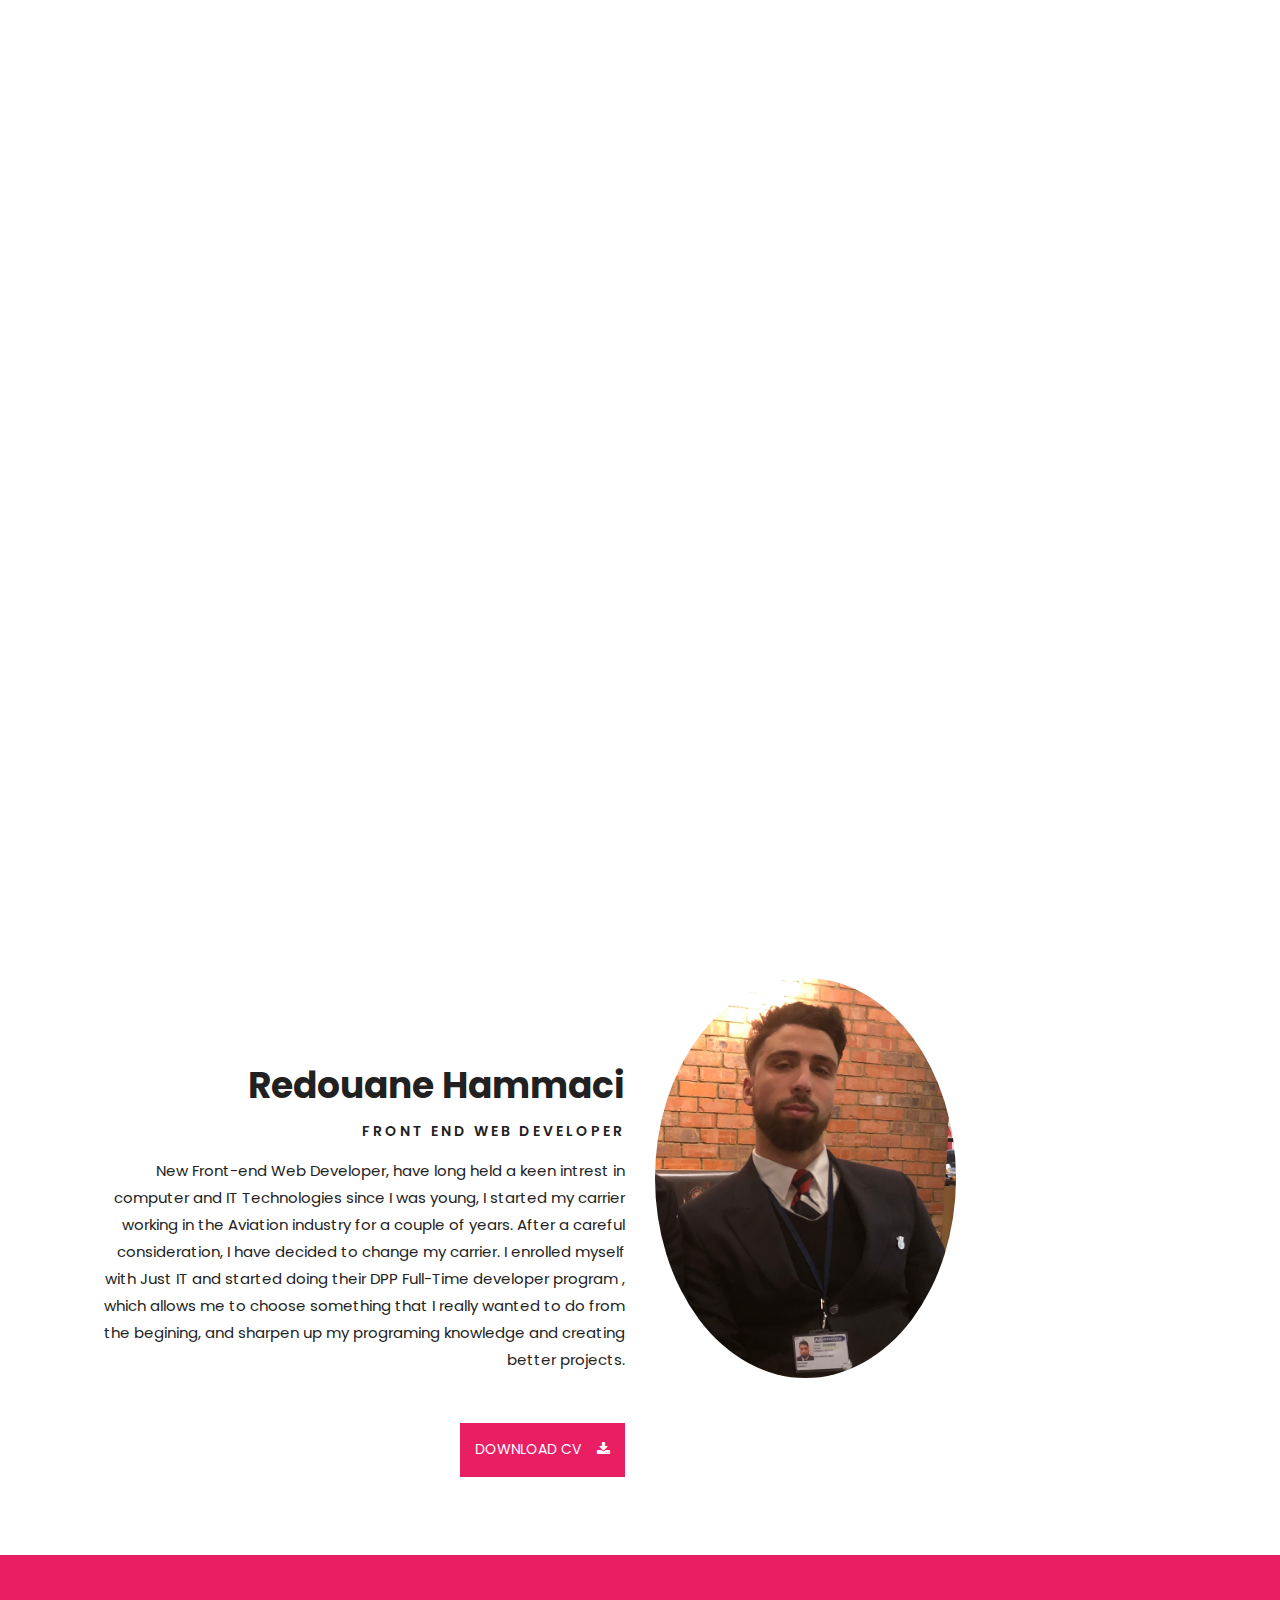
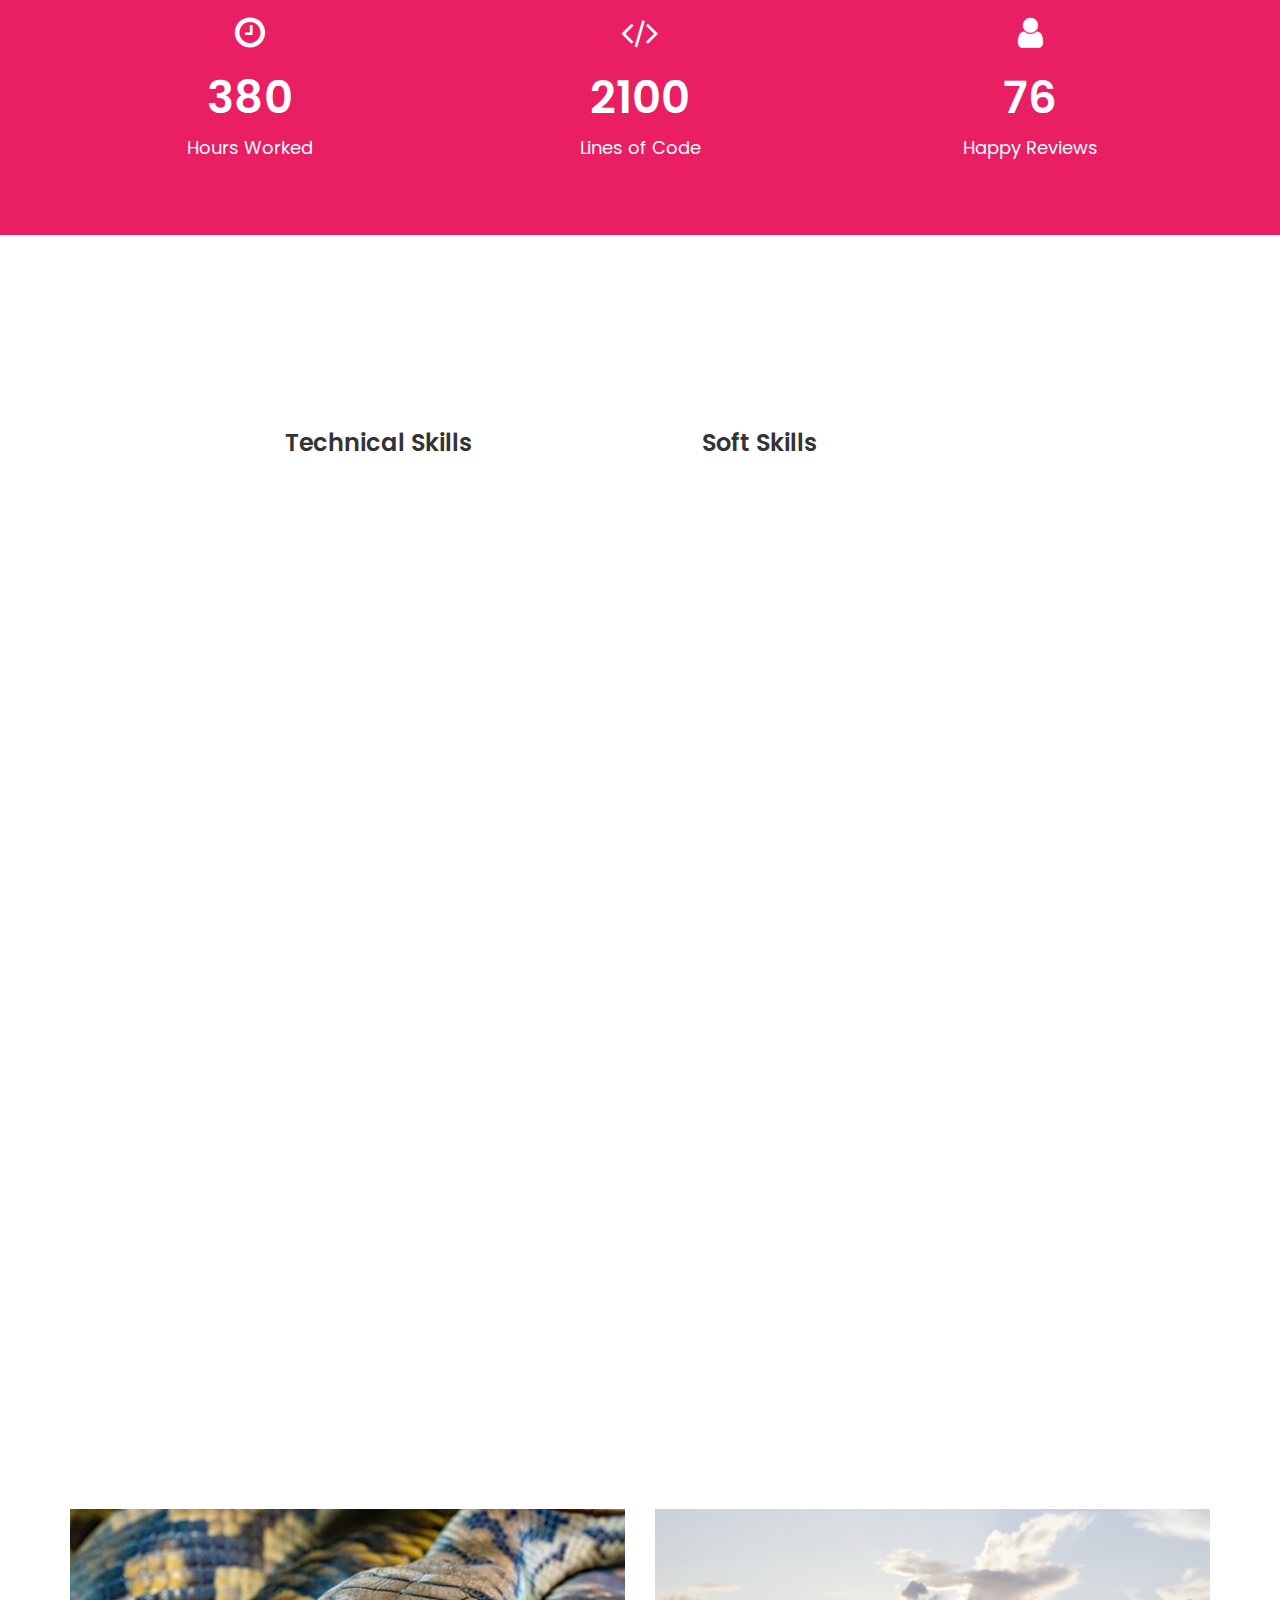
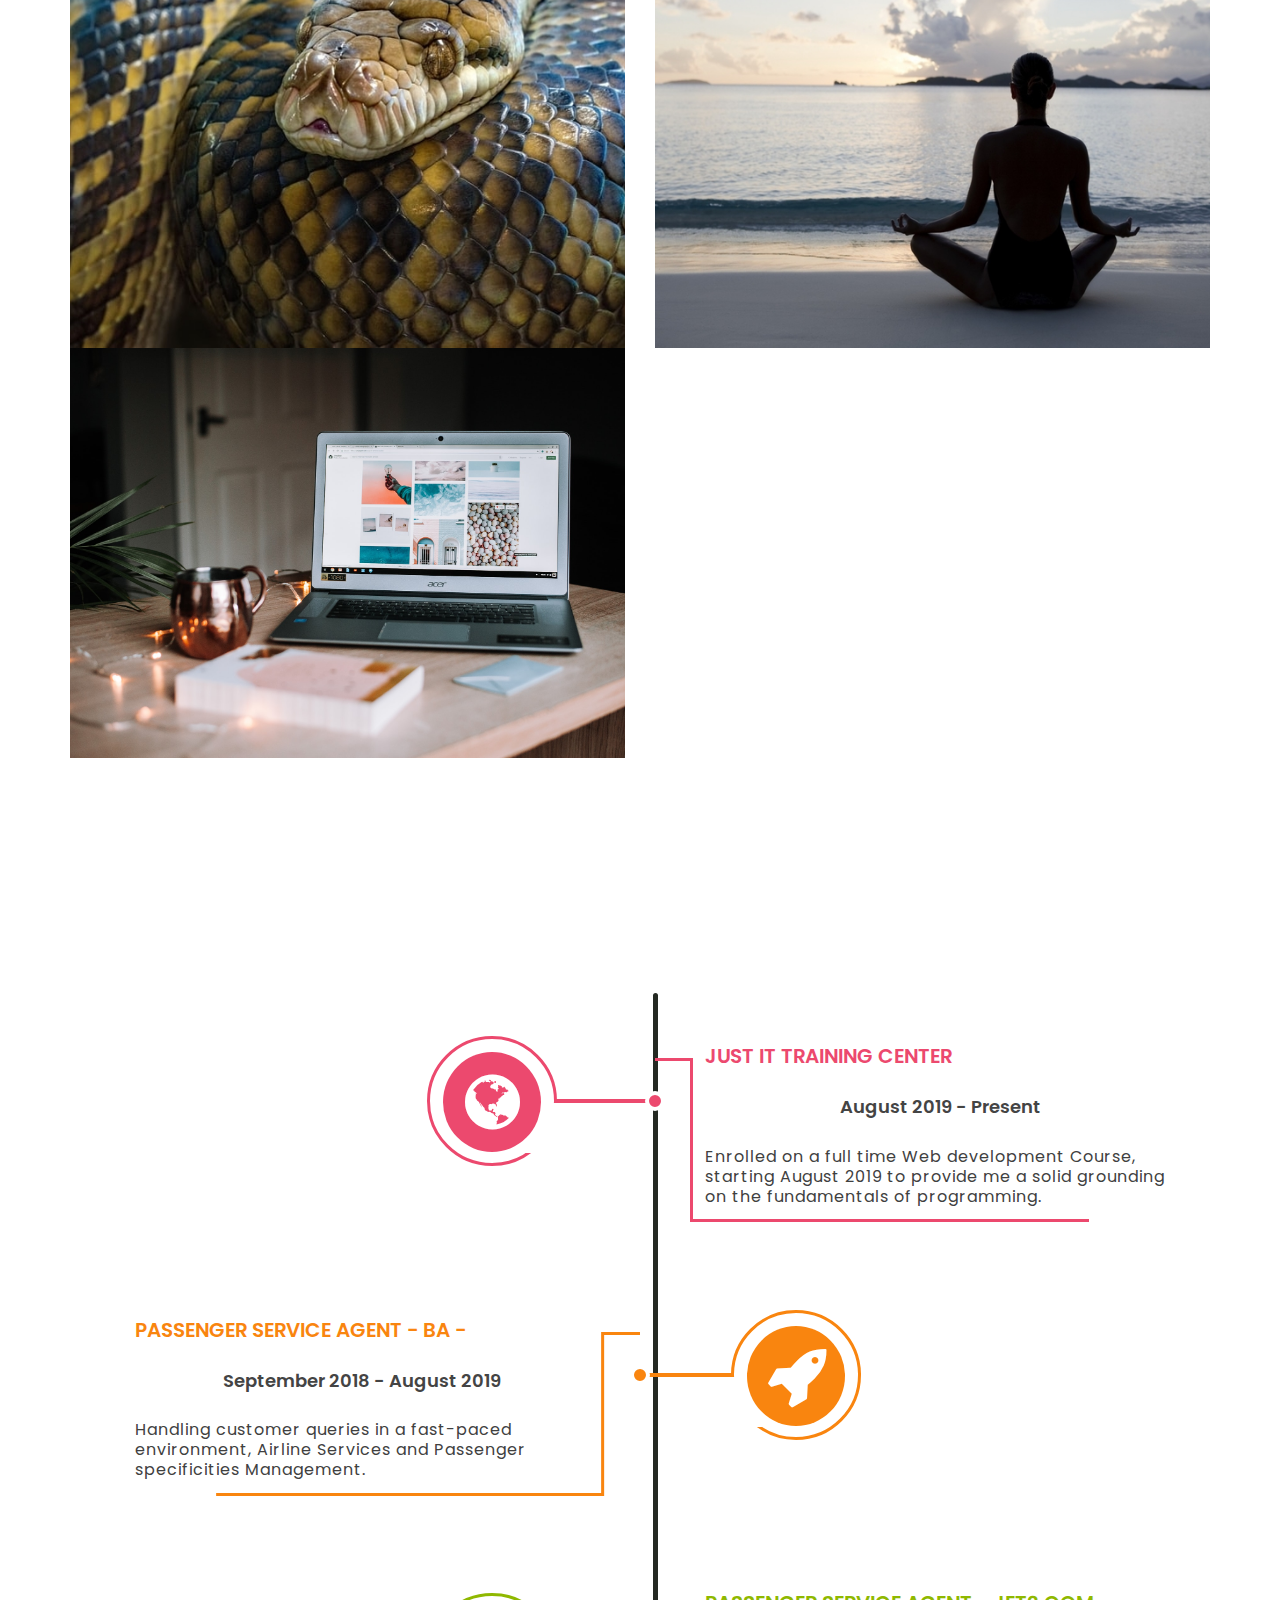
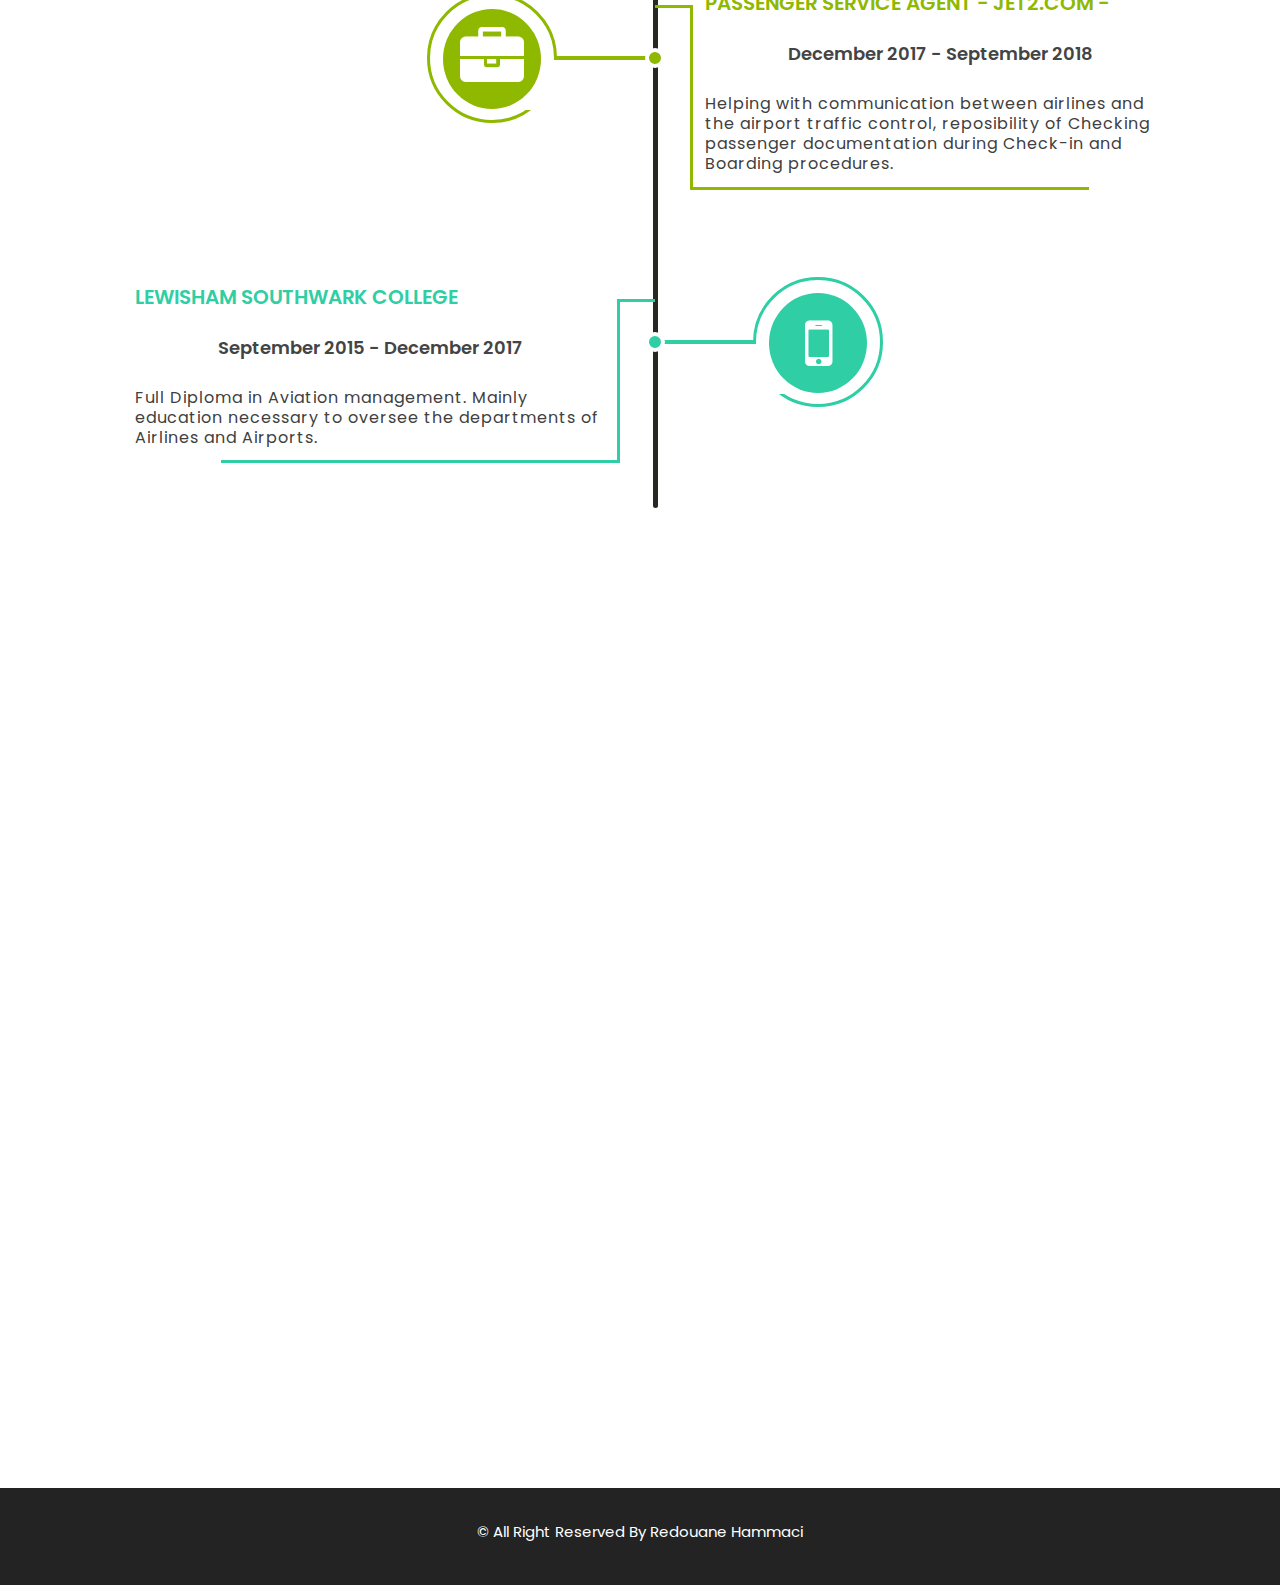
==== index.html @ 5e980939 "Add files via upload" ====
<!doctype html>
<html lang="en">

<head>
    <!--meta tags-->
    <meta charset="UTF-8">
    <meta name="viewport" content="width=device-width, initial-scale=1">


    <title>REDHAM</title>

    <!--==========Favicon==========-->


    <link rel="manifest" href="favicon/manifest.json">
    <meta name="msapplication-TileColor" content="#ffffff">
    <meta name="msapplication-TileImage" content="favicon/ms-icon-144x144.png">
    <meta name="theme-color" content="#ffffff">

    <!--========== Theme Fonts ==========-->
    <link href="https://fonts.googleapis.com/css?family=Poppins:400,400i,600,700,800" rel="stylesheet">

    <!--Font Awesome css-->
    <link rel="stylesheet" href="https://cdnjs.cloudflare.com/ajax/libs/font-awesome/4.7.0/css/font-awesome.min.css">

    <!--Bootstrap css-->
    <link rel="stylesheet" href="css/bootstrap.min.css">

    <!--Animated headline css-->
    <link rel="stylesheet" href="css/jquery.animatedheadline.css">

    <!--Owl carousel css-->
    <link rel="stylesheet" href="css/owl.carousel.css">
    <link rel="stylesheet" href="css/owl.theme.default.css">

    <!--Magnific popup css-->
    <link rel="stylesheet" href="css/magnific-popup.css">

    <!--animate css-->
    <link rel="stylesheet" href="css/animate.css">

    <!--Normalizer css-->
    <link rel="stylesheet" href="css/normalize.css">

    <!--Theme css-->
    <link rel="stylesheet" href="css/style.css">

    <!--Responsive css-->
    <link rel="stylesheet" href="css/responsive.css">

    <!--timeline css-->
    <link rel="stylesheet" href="css/timeline.css">
</head>

<body>

    <!--preloader starts-->


    <div class="loader_bg">
        <div class="loader"></div>
    </div>


    <!--preloader ends-->

    <!--navigation area starts-->

    <header class="nav-area navbar-fixed-top">
        <div class="container">
            <div class="row">
                <!--main menu starts-->

                <div class="col-md-12">
                    <div class="main-menu">
                        <div class="navbar navbar-cus">
                            <div class="navbar-header">
                                <a href="index.html" class="navbar-brand"><span class="logo">redham</span></a>
                                <button type="button" class="navbar-toggle" data-toggle="collapse" data-target=".navbar-collapse">
                                    <span class="sr-only">Toggle navigation</span>
                                    <span class="icon-bar"></span>
                                    <span class="icon-bar"></span>
                                    <span class="icon-bar"></span>
                                </button>
                            </div>

                            <div class="navbar-collapse collapse">
                                <nav>
                                    <ul class="nav navbar-nav navbar-right">
                                        <li class="active"><a class="smooth-menu" href="#home">Home</a></li>
                                        <li><a class="smooth-menu" href="#about">About</a></li>
                                        <li><a class="smooth-menu" href="#skills">Skills</a></li>
                                        <li><a class="smooth-menu" href="#portfolio">Portfolio</a></li>
                                        <li><a class="smooth-menu" href="#experience">Experience</a></li>
                                        <li><a class="smooth-menu" href="#contact">Contact</a></li>
                                    </ul>
                                </nav>
                            </div>
                        </div>
                    </div>
                </div>

                <!--main menu ends-->
            </div>
        </div>
    </header>

    <!--navigation area ends-->

    <!--Banner area starts-->

    <div class="banner-area" id="home">
        <div class="banner-table">
            <div class="banner-table-cell">
                <div class="welcome-text">
                    <div class="container">
                        <div class="row">
                            <div class="col-md-12">
                                <section class="intro animate-scale">

                                    <h3>Welcome to My Website</h3>

                                    <h1 class="ah-headline">

                                        <span class="ah-words-wrapper">
                                            <b class="is-visible">Redouane Hammaci</b>

                                            <b>Web Developer</b>

                                        </span>
                                    </h1>

                                    <a href="#contact" class="banner-btn">Contact me</a>


                                </section>

                                <div class="clearfix"></div>

                                <a class="mouse-scroll hidden-xs" href="#about">
                                    <span class="mouse">
                                        <span class="mouse-movement"></span>
                                    </span>
                                </a>
                            </div>
                        </div>
                    </div>
                </div>
            </div>
        </div>
    </div>

    <!--Banner area ends-->

    <!--about area starts-->

    <div class="about-area section-padding" id="about">
        <div class="container">

            <div class="row justify-content-center">
                <div class="col-md-6 col-xs-12 col-sm-6 col-lg-6">
                    <div class="about-text-left">
                        <h2>Redouane Hammaci</h2>

                        <h3>Front End Web Developer</h3>

                        <p> New Front-end Web Developer, have long held a keen intrest in computer and IT Technologies since I was young, I started my carrier working in the Aviation industry for a couple of years. After a careful consideration, I have decided to change my carrier. I enrolled myself with Just IT and started doing their DPP Full-Time developer program , which allows me to choose something that I really wanted to do from the begining, and sharpen up my programing knowledge and creating better projects.</p>
                        <a href="CV/redouane-cv.doc" download>Download CV &nbsp; &nbsp;<i class="fa fa-download"></i></a>
                    </div>
                </div>

                <div class="col-md-6 col-xs-12 col-sm-6 col-lg-6">

                    <div class="about-image">
                        <img src="images/about/IMG_square.jpg" class="img-about" alt="about image">
                    </div>

                </div>

                <!--
                <div class="col-md-4 col-xs-12 col-sm-12 col-lg-4">
                    <div class="about-text-right">


                    </div>

                </div>
-->
            </div>

        </div>
    </div>


    <!--about area ends-->

    <!--Services Area Starts-->



    <!--Services Area Ends-->

    <!--number area starts-->

    <div class="number-area section-padding">
        <div class="container">
            <div class="row">
                <div class="col-md-4 col-xs-4">
                    <div class="single-number text-center">
                        <i class="fa fa-clock-o"></i>
                        <h2 class="counter">380</h2>
                        <!--edit-->
                        <p>Hours Worked</p>
                    </div>
                </div>
                <div class="col-md-4 col-xs-4">
                    <div class="single-number text-center">
                        <i class="fa fa-code"></i>
                        <h2 class="counter">2100</h2>
                        <!--edit-->
                        <p>Lines of Code</p>
                    </div>
                </div>
                <div class="col-md-4 col-xs-4">
                    <div class="single-number text-center">
                        <i class="fa fa-user"></i>
                        <h2 class="counter">76</h2>
                        <!--edit-->
                        <p>Happy Reviews</p>
                    </div>
                </div>
                <!--
                <div class="col-md-3 col-xs-6">
                    <div class="single-number text-center">
                        <i class="fa fa-trophy"></i>
                        <h2 class="counter">43</h2>
                       
                        <p>Awards Won</p>
                    </div>
                </div>
-->
            </div>
        </div>
    </div>

    <!--number area ends-->

    <!--skills area starts-->

    <div id="skills" class="skills-area section-padding">


        <div class="row">
            <div class="col-md-12">
                <div class="section-header wow fadeInDown" data-wow-delay="0.2s">
                    <p class="line-one"></p>
                    <h2>Skills</h2>
                    <p class="line-one"></p>
                </div>
            </div>
        </div>
        <div class="row-skills-and-languages">
        <section id="skills-sec">
        <aside id = "languages">
            <h3 class="sec-heads">Technical Skills</h3>
            <ul class="skill-list">
                <li class="wow slideInLeft skill-items"><img class = "skills-logo" src="images/skills/html5.png">HTML5 : Confident</li>
                <li class="wow slideInLeft skill-items"><img class = "skills-logo" src="images/skills/css.png">CSS3 : Confident</li>
                <li class="wow slideInLeft skill-items"><img class = "skills-logo" src="images/skills/javascript.png">Javascript : Confident</li>
                <li class="wow slideInLeft skill-items"><img class = "skills-logo" src="images/skills/react.png">React : Beginner</li>
                <li class="wow slideInLeft skill-items"><img class = "skills-logo" src="images/skills/asp-net.png">ASP.Net : Intermediate</li>
                <li class="wow slideInLeft skill-items"><img class = "skills-logo" src="images/skills/CSharp.png">C# : Intermediate</li>
            </ul>
        </aside>
        
        <aside id = "soft-skills">
            <h3 class="sec-heads">Soft Skills</h3>
            <ul class=" skill-list">
                <li class="wow slideInRight skill-items"><img class = "skills-logo" src="images/skills/communication.png">Communication</li>
                <li class="wow slideInRight skill-items"><img class = "skills-logo" src="images/skills/teamwork.png">Teamwork</li>
                <li class="wow slideInRight skill-items"><img class = "skills-logo" src="images/skills/ponctual.png">Punctual</li>
                <li class="wow slideInRight skill-items"><img class = "skills-logo" src="images/skills/professionalism.png">Professionalism</li>
                <li class="wow slideInRight skill-items"><img class = "skills-logo" src="images/skills/Motivation.png">Motivated</li>
                <li class="wow slideInRight skill-items"><img class = "skills-logo" src="images/skills/Hardworking.png">Hardworking    </li>
            </ul>
        </aside>
        </section>
        </div>
    </div>
   

    

    <!--skills area ends-->
    <!--Portfolio Area Starts-->

    <div id="portfolio" class="portfolio-area section-padding">
        <div class="container">
            <div class="row">
                <div class="col-md-12">
                    <div class="section-header wow fadeInDown" data-wow-delay="0.2s">
                        <p class="line-one"></p>
                        <h2>My Works</h2>
                        <p class="line-one"></p>
                    </div>
                </div>
            </div>
            <div class="row">

                <div class="portfolio-items">

                    <div class="col-md-6 col-s-6 col-xs-12">
                        <div id="inline-popups" class="port-box">
                            <a href="#test-popup" data-effect="mfp-zoom-out">
                                <div class="hovereffect">

                                    <img src="images/portfolio/snake2.jpg" alt="portfolio image" class="img-responsive">
                                    <!--edit image-->
                                    <div class="overlay">
                                        <h2>Snake Game</h2>
                                        <!--your project name-->
                                        <p>The classic snake game that a lot of us were addicted to playing on our cellphones.</p>
                                    </div>

                                </div>
                            </a>
                        </div>
                        <div id="test-popup" class="white-popup mfp-with-anim mfp-hide">
                            <div class="row">
                                <div class="col-md-7 col-xs-12">
                                    <div class="por-img">
                                        <img src="images/portfolio/snake2.jpg" alt="portfolio image" class="img-responsive">
                                        <!--edit image-->
                                    </div>
                                </div>
                                <div class="col-md-5 col-xs-12">
                                    <div class="por-text">
                                        <h2>Snake Game</h2>
                                        <!--your project title-->
                                        <p>Simple and easy game to understand, The project started as a hobby project to explore Javascript skills. <br><a href="snake-game/index.html" target="_blank"> <button class="btn btn-send snake" value="">Play Game</button></a> </p>
                                        <div class="por-text-details">
                                            <div class="row">
                                                <div class="col-xs-4">

                                                </div>
                                                <div class="col-xs-offset-1 col-xs-7">

                                                </div>
                                            </div>
                                        </div>
                                    </div>
                                </div>
                            </div>
                        </div>

                    </div>

                    <div class="col-md-6 col-sm-6 col-xs-12">

                        <div id="inline-popups-2">
                            <a href="#test-popup-2" data-effect="mfp-zoom-out">
                                <div class="hovereffect">

                                    <img src="images/portfolio/meditation.jpg" alt="portfolio image" class="img-responsive">
                                    <!--edit image-->
                                    <div class="overlay">
                                        <h2>Meditation </h2>
                                        <!--your project name-->
                                        <p>nature sounds performed to aid in the practice of meditation. </p>
                                    </div>

                                </div>
                            </a>
                        </div>
                        <div id="test-popup-2" class="white-popup mfp-with-anim mfp-hide">
                            <div class="row">

                                <div class="col-md-7">
                                    <div class="por-img">
                                        <img src="images/portfolio/meditation.jpg" alt="portfolio image" class="img-responsive">
                                        <!--edit image-->
                                    </div>
                                </div>
                                <div class="col-md-5">
                                    <div class="por-text">
                                        <h2>Meditation</h2>
                                        <!--your project title-->
                                        <p>Another javascript project that allows me to practice more my Javascript skills,and how to use mixture of images and videos that work together in a certain logic.<br> <a href="meditation/meditation-app-master/index.html" target="_blank"> <button class="btn btn-send meditation" value="">Start Meditating</button></a></p>
                                        <div class="por-text-details">
                                            <div class="row">


                                            </div>
                                        </div>
                                    </div>
                                </div>

                            </div>
                        </div>

                    </div>
                    
                    <div class="col-md-6 col-sm-6 col-xs-12">
                        <div id="inline-popups" class="port-box">
                            <a href="#test-popup-3" data-effect="mfp-zoom-out">
                                <div class="hovereffect">

                                    <img src="images/portfolio/e-commerce.jpg" alt="portfolio image" class="img-responsive">
                                    <!--edit image-->
                                    <div class="overlay">
                                        <h2>The Good Corner</h2>
                                        <!--your project name-->
                                        <p>electronic commerce which allows consumers to directly buy goods or services.</p>
                                    </div>

                                </div>
                            </a>
                        </div>
                        <div id="test-popup-3" class="white-popup mfp-with-anim mfp-hide">
                            <div class="row">
                                <div class="col-md-5 col-xs-12">
                                    <div class="por-img">
                                        <img src="images/portfolio/e-commerce.jpg" alt="portfolio image" class="img-responsive">
                                        <!--edit image-->
                                    </div>
                                </div>
                                <div class="col-md-7 col-xs-12">
                                    <div class="por-text">
                                        <h2>The Good Corner</h2>
                                        <!--your project title-->
                                        <p>An Online Shopping Website built mainly to improve my Front-end skills, and how to handle images and data from different place.<br><a href="shop-store/index.html"> <button class="btn btn-send shop" value="">Shop Now</button></a> </p>
                                        <div class="por-text-details">
                                            <div class="row">
                                                <div class="col-xs-4">

                                                </div>
                                                <div class="col-xs-offset-1 col-xs-7">

                                                </div>
                                            </div>
                                        </div>
                                    </div>
                                </div>
                            </div>
                        </div>

                    </div>
                    
                    <!--end portfolio grid -->

                </div>


            </div>
        </div>
    </div>

    <!--Portfolio Area Ends-->

    <!--Experience Section Starts-->
    <div class="experience-area section-padding" id="experience">
        <div class="container">
            <div class="row">
                <div class="col-md-12">
                    <div class="section-header wow fadeInDown" data-wow-delay="0.2s">
                        <p class="line-one"></p>
                        <h2>Experience</h2>
                        <p class="line-one"></p>
                    </div>
                </div>
            </div>
            <div class="container">
                <div class="row">
                    <div class="col-md-12">
                        <div class="main-timeline">
                            <a href="#" class="timeline">
                                <div class="timeline-icon"><i class="fa fa-globe"></i></div>
                                <div class="timeline-content">
                                    <h3 class="title">Just IT Training Center</h3>
                                    <h4>August 2019 - Present</h4>
                                    <p class="description">
                                        Enrolled on a full time Web development Course, starting August 2019 to provide me a solid grounding on the fundamentals of programming.
                                    </p>
                                </div>
                            </a>
                            <a href="#" class="timeline">
                                <div class="timeline-icon"><i class="fa fa-rocket"></i></div>
                                <div class="timeline-content">
                                    <h3 class="title">Passenger Service Agent - BA - </h3>
                                    <h4>September 2018 - August 2019</h4>

                                    <p class="description">
                                        Handling customer queries in a fast-paced environment, Airline Services and Passenger specificities Management.
                                    </p>
                                </div>
                            </a>
                            <a href="#" class="timeline">
                                <div class="timeline-icon"><i class="fa fa-briefcase"></i></div>
                                <div class="timeline-content">
                                    <h3 class="title">Passenger Service Agent - Jet2.com -</h3>
                                    <h4> December 2017 - September 2018</h4>

                                    <p class="description">
                                        Helping with communication between airlines and the airport traffic control, reposibility of Checking passenger documentation during Check-in and Boarding procedures.
                                    </p>
                                </div>
                            </a>
                            <a href="#" class="timeline">
                                <div class="timeline-icon"><i class="fa fa-mobile"></i></div>
                                <div class="timeline-content">
                                    <h3 class="title">Lewisham Southwark College</h3>
                                    <h4>September 2015 - December 2017</h4>

                                    <p class="description">
                                        Full Diploma in Aviation management. Mainly education necessary to oversee the departments of Airlines and Airports.
                                    </p>
                                </div>
                            </a>
                        </div>
                    </div>
                </div>
            </div>
        </div>


    </div>

    <!--Experience Section Ends-->

    <!--contact area starts-->

    <div class="contact-area section-padding" id="contact">
        <div class="container">
            <div class="row">
                <div class="col-md-12">
                    <div class="section-header wow fadeInDown" data-wow-delay="0.2s">
                        <p class="line-one"></p>
                        <h2>Contact</h2>
                        <p class="line-one"></p>
                    </div>
                </div>
            </div>

            <div class="row">
                <div class="col-md-3 col-sm-6">
                    <div class="single-contact text-center wow fadeInDown" data-wow-delay="0.2s">
                        <i class="fa fa-home"></i>
                        <h2>Location</h2>
                        <p>Lewisham, London, UK</p>
                        <!--edit here-->
                    </div>
                </div>
                <div class="col-md-3 col-sm-6">
                    <div class="single-contact text-center wow fadeInDown" data-wow-delay="0.4s">
                        <i class="fa fa-phone"></i>
                        <h2>Phone: </h2>
                        <p>(+44)74 292 374 31</p>
                        <!--edit here-->
                    </div>
                </div>
                <div class="col-md-3 col-sm-6">
                    <div class="single-contact text-center wow fadeInDown" data-wow-delay="0.6s">
                        <i class="fa fa-envelope-o"></i>
                        <h2>Email</h2>
                        <p>hammaciredouane@gmail.com</p>
                        <!--edit here-->
                    </div>
                </div>
                <div class="col-md-3 col-sm-6">
                    <div class="single-contact text-center wow fadeInDown" data-wow-delay="0.8s">
                        <i class="fa fa-gg"></i>
                        <h2>Social Media: </h2>
                        <div class="socials">
                            <a href="https://www.facebook.com/redham.crb" target="_blank"><i class="fa fa-facebook"></i></a>
                            <!--your facebook profile link here-->
                            <a href="https://www.https://www.instagram.com/monta_na02/" target="_blank"><i class="fa fa-instagram"></i></a>
                            <!--your linkedin profile link here-->
                            <a href="https://github.com/redouanehammaci" target="_blank"><i class="fa fa-github"></i></a>
                            <!--your twitter profile link here-->

                        </div>
                    </div>
                </div>
            </div>

            <div class="row">

                <div class="col-md-10 col-md-offset-1">
                    <form id="contact-form" method="post" action="contact.php" class="wow fadeInDown" data-wow-delay="1s">

                        <div class="messages"></div>
                        <!--you can change the message in contact.php file -->

                        <div class="controls">

                            <div class="row">
                                <div class="col-md-6">
                                    <div class="form-group">
                                        <input id="form_name" type="text" name="name" class="form-control" placeholder="Enter your full name *" required="required" data-error="Fullname is required.">
                                        <div class="help-block with-errors"></div>
                                    </div>
                                </div>
                                <div class="col-md-6">
                                    <div class="form-group">
                                        <input id="form_email" type="email" name="email" class="form-control" placeholder="Enter your email *" required="required" data-error="Valid email is required.">
                                        <div class="help-block with-errors"></div>
                                    </div>
                                </div>
                            </div>
                            <div class="row">
                                <div class="col-md-12">
                                    <div class="form-group">
                                        <textarea id="form_message" name="message" class="form-control" placeholder="Your Message *" rows="4" required="required" data-error="Leave a message for me"></textarea>
                                        <div class="help-block with-errors"></div>
                                    </div>
                                </div>
                                <div class="col-md-12">
                                    <button class="btn btn-send" value="">Send message</button>
                                </div>
                            </div>
                        </div>

                    </form>
                </div>

            </div>
        </div>
    </div>

    <!--contact area ends-->


    <!--Footer Area Starts-->

    <div class="footer-area">
        <div class="container">
            <div class="row">
                <div class="col-xs-12 col-sm-12 col-md-12 col-lg-12 text-center">
                    <p>&copy; All Right Reserved By Redouane Hammaci</p>
                    <!--edit here-->
                </div>
            </div>
        </div>
    </div>

    <!--Footer Area Ends-->





    <!--Latest version JQuery-->
    <script src="js/jquery-3.2.1.min.js"></script>

    <!--Bootstrap js-->
    <script src="js/bootstrap.min.js"></script>

    <!--Magnific popup js-->
    <script src="js/jquery.magnific-popup.js"></script>

    <!--Owl Carousel js-->
    <script src="js/owl.carousel.js"></script>

    <!--wow js-->
    <script src="js/wow.min.js"></script>

    <!--Animated headline js-->
    <script src="js/jquery.animatedheadline.js"></script>


    <script src="js/custom.js"></script>

    <!--Validator js-->
    <script src="js/jquery.waypoints.js"></script>

    <!--counter up js-->
    <script src="js/jquery.counterup.min.js"></script>

    <!--Validator js-->
    <script src="js/validator.js"></script>

    <!--Contact js-->
    <script src="js/contact.js"></script>

    <!--Main js-->
    <script src="js/main.js"></script>

    <script>

    </script>

</body>

</html>
---- css/style.css ----
/* =================================================


/*Table of Content


    1. Default css
    2. Preloader css
    3. Mouse Animation css
    4. Nav Area css
    5. Banner Area css
    6. About Area css
    7. Services Area css
    8. Number Area css
    9. Portfolio Area css
    10. Testimonial Area css
    11. Contact Area css
    12. Brand Area css
    13. Footer Area css


*/

/*--- 1. Default css starts ---*/

html,body{
    height: 100%;
    scroll-behavior: smooth;
}

body{
    font-family: 'Poppins', sans-serif;
    width: 100%;
    height: 100%;
    font-size: 15px;
    line-height: 1.7;
    color: #333333;
    font-weight: 400;
}

h1,
h2,
h3,
h4,
h5,
h6{
    color: #333333;
    font-weight: 600;
}

p {
    letter-spacing: 0;
    line-height:1.8;
}

a{
    text-decoration: none;
    -webkit-transition: all 0.4s;
    -o-transition: all 0.4s;
    transition: all 0.4s;
}

a:focus{
    outline:none;
    text-decoration: none;
}

ul,
    margin: 0;
    padding: 0;
}

img {
    max-width: 100%;
    display: block;
    height: auto;
   
}
.img-about{
    border-radius: 50%;
   height:40rem;
   
}

about-text-{
    text-align: center;
   
}
#about .row{
    padding: 18px;
}

.section-padding{
    padding: 60px 0;
}

.row-skills-and-languages{
    display: flex;
    flex-wrap: wrap;
    margin-right: -15px;
    margin-left: -15px;
}

#skills-sec{
    display: inline-block;
    width: 100%;
    margin: auto;
}
#soft-skills{
    
    float: right;
    margin-right: 300px;

}
#languages{
    float: left;
    display: block;
    margin-left: 300px;

}
.skill-items{
   padding: 1px;
}
.skills-logo{
    width: 60px;
    margin: 35px;
    
}
/*things thats been added*/
.all-skills{
 display: inline;
  width: 100%;
    margin: auto;
/*    */
}

.section-header{
    margin-bottom: 60px;
    text-align: center;
}

.section-header h2 {
    display: inline-block;
    padding: 5px;
    margin: 5px 0;
}

.line-one {
    height: 1px;
    width: 100px;
    background: #E91E63;
    display: block;
    margin: 0 auto;
    padding: 0;
}

/*---Default css ends---*/

/*-------------- 2. Preloader css starts ---------------*/

.loader_bg {
    position: fixed;
    z-index: 9999999;
    background: #fff;
    width: 100%;
    height: 100%;
}

.loader {
    border: 0 solid transparent;
    border-radius: 50%;
    width: 150px;
    height: 150px;
    position: absolute;
    top: calc(50vh - 75px);
    left: calc(50vw - 75px);
}

.loader:before, .loader:after {
    content: '';
    border: 1em solid #E91E63;
    border-radius: 50%;
    width: inherit;
    height: inherit;
    position: absolute;
    top: 0;
    left: 0;
    animation: loader 2s linear infinite;
    opacity: 0;
}

.loader:before {
    animation-delay: .5s;
}

@keyframes loader {
    0% {
        transform: scale(0);
        opacity: 0; }
    50% {
        opacity: 1; }
    100% {
        transform: scale(1);
        opacity: 0; }
}


/*-------------- Preloader css ends ---------------*/

/*--- 3. Mouse animation starts---*/

@-webkit-keyframes scroll-ani {
    0% {
        opacity: 1;
        top: 29%;
    }
    15% {
        opacity: 1;
        top: 50%;
    }
    50% {
        opacity: 0;
        top: 50%;
    }
    100% {
        opacity: 0;
        top: 29%;
    }
}

@keyframes scroll-ani {
    0% {
        opacity: 1;
        top: 29%;
    }
    15% {
        opacity: 1;
        top: 50%;
    }
    50% {
        opacity: 0;
        top: 50%;
    }
    100% {
        opacity: 0;
        top: 29%;
    }
}

.mouse-scroll {
    position: absolute;
    left:48%;
    display: inline-block;
    line-height: 18px;
    font-size: 13px;
    font-weight: normal;
    color: #ffffff;
    letter-spacing: 2px;
    margin-top: 10%;
    text-decoration: none;
    overflow: hidden;
}

.mouse-scroll .mouse {
    position: relative;
    display: block;
    width: 35px;
    height: 60px;
    margin: 0 auto 20px;
    -webkit-box-sizing: border-box;
    box-sizing: border-box;
    border: 3px solid #ffffff;
    border-radius: 23px;
}

.mouse-scroll .mouse .mouse-movement {
    position: absolute;
    display: block;
    top: 29%;
    left: 50%;
    width: 8px;
    height: 8px;
    margin: -4px 0 0 -4px;
    background: #ffffff;
    border-radius: 50%;
    -webkit-animation: scroll-ani 2s linear infinite;
    animation: scroll-ani 2s linear infinite;
}

/*---mouse animation ends---*/

/*---------- 4. Nav area css starts -------------*/

.nav-area{
    height: 65px;
}

.nav-area.sticky_navigation{
    background: #ffffff;
    height: 80px;
}

.navbar-nav {
    margin-top: 15px;
}

.sticky_navigation{
    -webkit-transition: all 0.4s ease-out;
    -o-transition: all 0.4s ease-out ;
    transition: all 0.4s ease-out ;
    -webkit-box-shadow: 0px 3px 4.6px 0.3px rgba(0,0,0,0.25);
    box-shadow: 0px 3px 4.6px 0.3px rgba(0,0,0,0.25);
}

.sticky_navigation .main-menu{
    margin-top: 0;
}

.sticky_navigation .navbar-brand, .sticky_navigation .navbar-brand span {
    color: #000000;
}

.sticky_navigation .navbar-brand:hover, .sticky_navigation .navbar-brand:focus, .sticky_navigation .navbar-brand span {
    color: #E91E63;
}

.sticky_navigation .nav li a {
    color: #333333;
}

.sticky_navigation .nav li.active a{
    color: #E91E63;
}

.sticky_navigation .nav li.active::before {
    border-top: 1px solid #E91E63;
    content: "";
    display: block;
    margin: 0 auto;
    width: 50%;
}
.sticky_navigation .nav li.active::after {
    border-bottom: 1px solid #E91E63;
    content: "";
    display: block;
    margin: 0 auto;
    width: 50%;
}

.sticky_navigation .navbar-brand:hover{
    color: #ffffff;
}

.main-menu{
    -webkit-transition: all 0.4s ease-out;
    -o-transition: all 0.4s ease-out;
    transition: all 0.4s ease-out;
    margin-top: 10px;
}

.navbar{
    border:0;
    margin-bottom: 0;
}

.navbar-brand{
    padding: 25px 0;
    text-transform: uppercase;
    font-size: 25px;
    display: block;
    color: #ffffff;
    font-weight: 800;
}

.logo {
    padding: 5px;
    font-size: 32px;
    letter-spacing: 3px;
}

.navbar-brand:focus, .navbar-brand:hover {
    text-decoration: none;
    color: #ffffff;
}

.navbar-right 
    display: inline-block;
    float: none;
}

.navbar-right li a{
    color: #ffffff;
    text-transform: uppercase;
    font-weight: 600;
}

.navbar-right li.active a{
    font-weight: bold;
    color: #ffffff;
}

.nav > li > a:hover,
.nav > li > a:active,
.nav > li > a:focus{
    background: none;
}

.navbar-toggle .icon-bar{
    background: #033D75;
}

/*---------- Nav area css ends -------------*/

/*----------- 5. Banner area css starts--------------*/


.banner-area{
    background-image: url(../images/home/landing-image.jpg); /*--edit image--*/
    background-position: center;
    background-size:cover;
    position: relative;
    height: 100%;
}

.banner-area::before {
    position: absolute;
    top: 0;
    left: 0;
    width: 100%;
    height: 100%;
    background: rgba(0,0,0,0.5);
    content: '';
}

canvas{
    position: absolute;
    width: 100%;
    height: 100%;
    top: 0;
    right: 0;
    bottom: 0;
    left: 0;
}

.banner-table{
    display: table;
    margin: 0;
    position: relative;
    height: 100%;
    width: 100%;
    z-index: 1;
}

.banner-table-cell{
    display: table-cell;
    vertical-align: middle;
    text-align: center;
}

.welcome-text .intro h2 {
    color: #fff;
    font-size: 85px;
    font-weight: 800;
    margin-bottom: 10px;
}

.intro h1 {
    color: #ffffff;
    font-size: 60px;
    font-weight: 200;
    margin: 0;
}

.ah-headline.clip .ah-words-wrapper::after {
    background-color: #fff;
}

.banner-btn {
    background: #E91E63;
    text-decoration: none;
    padding: 10px 30px;
    display: inline-block;
    margin-top: 25px;
    color: #fff;
    text-transform: uppercase;
    -webkit-border-radius:5px;
    -moz-border-radius:5px;
    border-radius:5px;
}
.banner-btn:hover, .banner-btn:focus {
    text-decoration: none;
    color: #ffffff;
}

.welcome-text h3 {
    color: #fff;
    text-transform: uppercase;
}

/*---------Banner area css ends--------------*/

/*---------- 6. About area css starts---------------*/

.about-text-left h2 {
    font-weight: 700;
    font-size: 36px;
    color: #212121;
    line-height: 1;
    text-align: right;
    margin-bottom: 5px;
}

.about-text-left h3 {
    color: #212121;
    font-size: 14px;
    text-transform: uppercase;
    letter-spacing: 3px;
    text-align: right;
    margin-bottom: 18px;
}

.about-text-left p{
    text-align: right;
    font-size: 13px;
    color: #222;
    margin-bottom: 50px;
}

.about-text-left a {
    color: #fff;
    font-size: 14px;
    text-transform: uppercase;
    background: #E91E63;
    padding: 15px;
    float: right;
    text-decoration: none;
}

.about-text-right {
    margin-top: 90px;
}

.about-text-left {
    margin-top: 90px;
}

.about-text-left p {
    text-align: right;
    font-size: 15px;
    color: #222;
    margin-bottom: 50px;
}


/*-------About area css ends--------------*/

/*---------------7. Services area Starts--------------*/

.services-area {
	background: #F3F4F3;
}

.services-icon i {
	font-size: 35px;
	color: #E91E63;
}

.single-services:hover i{
	color: #212121;
}

.services-content h3 {
	line-height: 1.9;
	text-transform: uppercase;
}

.services-icon {
	display: inline-block;
	width: 80px;
	height: 80px;
	border-radius: 50%;
	padding: 20px;
}

.single-services {
	padding: 40px 20px;
	margin: 0 15px 15px;
	position: relative;
	overflow: hidden;
}

.single-services:hover {
	-webkit-transition: ease .09s;
	-o-transition: ease .09s;
	transition: ease .09s;
}

.single-services:hover .services-icon{
	-webkit-transition: ease .3s;
	-o-transition: ease .3s;
	transition: ease .3s;
}

.single-services:hover .services-icon i {
	-webkit-transform: rotate(360deg);
	-ms-transform: rotate(360deg);
	transform: rotate(360deg);
	-webkit-transition: .9s;
	-o-transition: .9s;
	transition: .9s;
}

.single-services:hover {
	-webkit-transition: .9s;
	-o-transition: .9s;
	transition: .9s;
}

.single-services:hover .services-content {
	color: #000000;
}

.single-services:hover .services-content h3 {
	color: #E91E63;
}

/*--------------- Services area ends --------------*/

/*-------- 8. Number area starts-----------*/

.number-area {
	background: #E91E63;
	color: #fff;
}

.counter {
	font-size: 45px;
	color: #fff;
}

.single-number i {
	font-size: 35px;
}

.single-number p {
	font-size: 18px;
}

/*--------Number area ends-----------*/

/*-------------- 9. Portfolio area starts-----------*/


.por-text-details .col-xs-4 p {
	font-weight: bold;
	text-transform: uppercase;
	color: #E91E63;
}

.mfp-zoom-out .mfp-with-anim {
	opacity: 0;
	-webkit-transition: all 0.3s ease-in-out;
	-o-transition: all 0.3s ease-in-out;
	transition: all 0.3s ease-in-out;
	-webkit-transform: scale(1.3);
	-ms-transform: scale(1.3);
	transform: scale(1.3);
}
.mfp-zoom-out.mfp-bg {
	opacity: 0;
	-webkit-transition: all 0.3s ease-out;
	-o-transition: all 0.3s ease-out;
	transition: all 0.3s ease-out;
}
.mfp-zoom-out.mfp-ready .mfp-with-anim {
	opacity: 1;
	-webkit-transform: scale(1);
	-ms-transform: scale(1);
	transform: scale(1);
}
.mfp-zoom-out.mfp-ready.mfp-bg {
	opacity: 0.8;
}
.mfp-zoom-out.mfp-removing .mfp-with-anim {
	-webkit-transform: scale(1.3);
	-ms-transform: scale(1.3);
	transform: scale(1.3);
	opacity: 0;
}
.mfp-zoom-out.mfp-removing.mfp-bg {
	opacity: 0;
}
.por-text h2 {
	text-transform: uppercase;
	margin: 0;
	font-size: 22px;
	margin-bottom: 15px;
	border-bottom: 3px solid #E91E63;
	padding-bottom: 10px;
}

.white-popup {
	position: relative;
	background: #FFF;
	padding: 30px;
	width: auto;
	max-width: 60%;
	margin: 0 auto;
}

.por-text-details .col-xs-4 p {
	font-weight: bold;
	text-transform: uppercase;
}

.hovereffect {
	width: 100%;
	height: 100%;
	float: left;
	overflow: hidden;
	position: relative;
	text-align: center;
	cursor: pointer;
	background: rgba(233,30,99,0.9);
}


.hovereffect .overlay {
	width: 100%;
	height: 100%;
	position: absolute;
	overflow: hidden;
	top: 0;
	left: 0;
	padding: 3em;
	text-align: left;
}

.hovereffect img {
	display: block;
	position: relative;
	max-width: none;
	width: calc(100% + 60px);
	-webkit-transition: opacity 0.35s, -webkit-transform 0.45s;
	transition: opacity 0.35s, -webkit-transform 0.45s;
	-o-transition: opacity 0.35s, transform 0.45s;
	transition: opacity 0.35s, transform 0.45s;
	transition: opacity 0.35s, transform 0.45s, -webkit-transform 0.45s;
	-webkit-transform: translate3d(-40px,0,0);
	transform: translate3d(-40px,0,0);
}

.hovereffect h2 {
	text-transform: uppercase;
	color: tomato;
	position: relative;
	font-size: 17px;
	background-color: transparent;
	padding: 5% 0 10px 0;
	text-align: left;
	opacity: 0;
}

.hovereffect:hover h2 {
	color: #fff;
	opacity: 1;
}

.hovereffect .overlay:before {
	position: absolute;
	top: 20px;
	right: 20px;
	bottom: 20px;
	left: 20px;
	border: 1px solid #fff;
	content: '';
	opacity: 0;
	filter: alpha(opacity=0);
	-webkit-transition: opacity 0.35s, -webkit-transform 0.45s;
	transition: opacity 0.35s, -webkit-transform 0.45s;
	-o-transition: opacity 0.35s, transform 0.45s;
	transition: opacity 0.35s, transform 0.45s;
	transition: opacity 0.35s, transform 0.45s, -webkit-transform 0.45s;
	-webkit-transform: translate3d(-20px,0,0);
	transform: translate3d(-20px,0,0);
}

.hovereffect a, .hovereffect p {
	color: #FFF;
	opacity: 0;
	filter: alpha(opacity=0);
	-webkit-transition: opacity 0.35s, -webkit-transform 0.45s;
	transition: opacity 0.35s, -webkit-transform 0.45s;
	-o-transition: opacity 0.35s, transform 0.45s;
	transition: opacity 0.35s, transform 0.45s;
	transition: opacity 0.35s, transform 0.45s, -webkit-transform 0.45s;
	-webkit-transform: translate3d(-10px,0,0);
	transform: translate3d(-10px,0,0);
}

.hovereffect:hover img {
	opacity: 0.2;
	filter: alpha(opacity=20);
	-webkit-transform: translate3d(0,0,0);
	transform: translate3d(0,0,0);
}

.hovereffect:hover .overlay:before,
.hovereffect:hover a, .hovereffect:hover p {
	opacity: 1;
	filter: alpha(opacity=100);
	-webkit-transform: translate3d(0,0,0);
	transform: translate3d(0,0,0);
}

.no-pad {
	padding: 0;
}

/*--------------Portfolio area Ends-----------*/



/*-------- 10. Testimonial area starts-----------*/

.testimonial-area{
	background-image: url(../images/testimonial/testi-bg.jpeg);
	background-size:cover;
	background-position: center center;
	position: relative;
}

.testimonial-area:before{
	position: absolute;
	content: '';
	top: 0;
	left: 0;
	width: 100%;
	height: 100%;
	background: rgba(0,0,0,0.5);
}

.block-quote p {
	margin: 0;
	font-size: 20px;
	font-weight: 500;
	color: #444;
	line-height: 160%;
	font-style: italic;
}

.block-quote p:before {
	content: "\275D";
	display: inline-block;
	margin-right: 5px;
}

.block-quote p:after {
	content: "\275E";
	display: inline-block;
	margin-left: 5px;
}

.block-quote h2 {
	text-transform: uppercase;
	font-size: 25px;
	color: #E91E63;
}

.block-quote h3 {
	font-size: 16px;
}

.testi-img {
	width: 100px;
	height: 100px;
	display: inline-block;
	border-radius: 100%;
}

.testi-img img {
	overflow: hidden;
	width: 100%;
	border-radius: 100%;
}

#testimonial-carousel:before{
	content: "";
	position: absolute;
	left: 20px;
	top: 20px;
	right: 20px;
	bottom: 20px;
	border: 1px solid #CCC;
}

#testimonial-carousel {
	background: rgba(255, 255, 255, 0.9);
	padding: 10%;
}

.testimonial-area .section-header h2 {
	color: #ffffff;
}

/*-------Testimonial area ends----------*/

/*------ 11. Contact area starts-------*/


#contact-form {
    box-shadow: 0 20px 40px rgba(0,0,0,.2);
    padding: 5%;
}

.single-contact i {
    font-size: 30px;
    color: #E91E63;
}

.single-contact .socials i {
    font-size: 14px;
    color: #000000;
}

.socials i:hover {
    cursor: pointer;
}

.single-contact {
    margin-bottom: 50px;
}

.contact-area .form-control{
    border: none;
    border-bottom: 2px solid #a2a2a2;
    box-shadow: none;
    padding: 6px 0;
    border-radius: 0;
    margin-bottom: 30px;
}

.contact-area textarea.form-control{
    border:2px solid #a2a2a2;
    padding: 6px;
    height: 250px;
    margin-bottom: 30px;
}

.single-contact h2 {
    text-transform: uppercase;
    font-size: 16px;
}

.btn.btn-send {
    background: #E91E63;
    color: #ffffff;
    padding: 15px 20px;
    text-transform: uppercase;
    font-weight: 600;
   
}
.btn.btn-send.snake{
    margin-top: 20px;
}
.btn.btn-send.meditation{
    margin-top: 20px;
}

.contact-right h2 {
    font-size: 18px;
    text-transform: uppercase;
}

.socials {
    padding-top: 5%;
}

.socials i {
    margin: 0 10px;
}

.single-contact {
    box-shadow: 0 20px 40px rgba(0,0,0,.2);
    padding: 5%;
}

/*-------- Contact area ends----------- */


/*--------------13. Footer area starts -------------*/

.footer-area {
    background: #232323;
    color: #ffffff;
    padding: 30px 0;
}

/*--------------- Footer area ends -------------*/
---- css/responsive.css ----
/* =================================================

Template Name:  Mason - Personal Responsive Bootstrap Template
Author: MouriThemes
Version: 1.0
Design and Developed by: Manash Kanti Sarker

NB: This is the responsive stylesheet of this theme.

=================================================== */


/* Medium Layout: 1280px. */
@media only screen and (min-width: 992px) and (max-width: 1200px) {}

/* Tablet Layout: 768px. */
@media only screen and (min-width: 768px) and (max-width: 991px) {
    .section-padding {
        padding: 35px 0;
    }

    .section-header {
        margin-bottom: 40px;
    }

    .navbar-nav {
        margin: 15px 0;
    }

    .navbar-brand {
        padding: 20px 0;
    }

    .navbar-nav li {
        margin: 9px 0;
    }

    .navbar-nav > li > a {
        line-height: 0;
    }

    .nav > li > a {
        padding: 10px 5px;
    }

    .sticky_navigation .nav li.active::before {
        margin: 5px auto;
    }

    .sticky_navigation .nav li.active::after {
        margin: 5px auto;
    }

    .sticky_navigation .navbar-brand {
        line-height: 45px;
    }

    .socials {
        padding-top: 3%;
    }

}

/* Mobile Layout: 320px. */
@media only screen and (max-width: 767px) {
    .section-padding {
        padding: 30px 0;
    }

    .section-header {
        margin-top: 15px;
    }

    .navbar-toggle {
        margin-top: 15px;
    }

    .navbar-toggle .icon-bar {
        background: #E91E63;
    }

    .navbar-nav {
        float: right;
        margin: 11px 21px;
        margin-right: 32%;
        display: inherit;
        width: 200px;
        background-color: transparent;
    }

    .navbar-nav li {
        float: left;
        margin: 9px 50px;
        display: inherit;
        width: 100%;
    }

    .navbar-fixed-top .navbar-collapse {
        height: 740px;
        background-color: rgba(0, 0, 0, 0.9);
    }

    .navbar-fixed-top .navbar-collapse {
        max-height: 100%;
    }

    .sticky_navigation .nav li a {
        color: #ffffff;
    }

    .welcome-text h2 {
        font-size: 2em;
    }

    .navbar-nav {
        text-align: center;
    }

    .nav-area.sticky_navigation {
        height: 60px;
    }

    .welcome-text h1.ah-headline {
        font-size: 30px;
    }

    .welcome-text h3 {
        font-size: 18px;
        margin-bottom: 20px;
    }

    .about-text-left {
        margin-top: 20px;
    }

    .about-text-left h2{
        text-align: center;
    }

    .about-text-left h3{
        text-align: center;
    }

    .about-text-left p{
        text-align: center;
    }

    .about-text-left a {
        display: block;
        text-align: center;
        float: none;
    }

    .about-area img {
        width: 100%;
    }

    .about-text-right {
        margin-top: 40px;
    }

    .services-area .section-header {
        margin-bottom: 0;
    }

    .counter {
        font-size: 25px;
    }

    .single-number p {
        font-size: 14px;
    }

    .single-number i {
        font-size: 25px;
    }

    .white-popup {
        padding: 10px;
        max-width: 95%;
    }

    .por-text h2 {
        margin-top: 25px;
        font-size: 18px;
    }

    .por-text-details p {
        font-size: 12px;
    }

    .block-quote p {
        margin-top: 20px;
        font-size: 16px;
        line-height: 150%;
    }

    .single-contact {
        margin-bottom: 30px;
    }

    #contact-form {
        margin-top: 20px;
    }

    .contact-area .form-control {
        font-size: 11px;
    }

    .contact-area {
        background-position: inherit;
    }

    .brand-logo-img {
        padding: 10px;
        margin-bottom: 30px;
    }



}

/* Wide Mobile Layout: 480px. */
@media only screen and (min-width: 480px) and (max-width: 767px) {


    .navbar-nav {
        margin-right: 38%;
    }

    .navbar-toggle .icon-bar {
        background: #E91E63;
    }

    .single-portfolio img {
        width: 100%;
    }

    .contact-area {
        background-position: inherit;
    }



}


@media only screen and (min-width: 360px) and (max-width: 767px){


}

@media only screen and (min-width: 375px) and (max-width: 767px){
    .portfolio-area .list-inline > li {
        padding-right: 0;
    }

    .portfolio-area ul.list-inline li {
        margin: 7px;
    }
}

@media only screen and (min-width: 411px) and (max-width: 767px){
    .carousel-caption h1 {
        font-size: 33px;
    }
    .timeline-area {
        width: 380px;
    }

}


@media only screen and (min-width: 600px) and (max-width: 767px){
    .navbar-nav li {
        margin: 9px 0;
    }

    .welcome-text h1.ah-headline {
        font-size: 40px;
    }

    .welcome-text h3 {
        font-size: 25px;
        margin-bottom: 20px;
    }

}
---- css/timeline.css ----
a{text-decoration:none}
h4{text-align:center;margin:30px 0;color:#444}
.main-timeline{position:relative}
.main-timeline:before{content:"";width:5px;height:100%;border-radius:20px;margin:0 auto;background:#242922;position:absolute;top:0;left:0;right:0}
.main-timeline .timeline{display:inline-block;margin-bottom:50px;position:relative}
.main-timeline .timeline:before{content:"";width:20px;height:20px;border-radius:50%;border:4px solid #fff;background:#ec496e;position:absolute;top:50%;left:50%;z-index:1;transform:translate(-50%,-50%)}
.main-timeline .timeline-icon{display:inline-block;width:130px;height:130px;border-radius:50%;border:3px solid #ec496e;padding:13px;text-align:center;position:absolute;top:50%;left:30%;transform:translateY(-50%)}
.main-timeline .timeline-icon i{display:block;border-radius:50%;background:#ec496e;font-size:64px;color:#fff;line-height:100px;z-index:1;position:relative}
.main-timeline .timeline-icon:after,.main-timeline .timeline-icon:before{content:"";width:100px;height:4px;background:#ec496e;position:absolute;top:50%;right:-100px;transform:translateY(-50%)}
.main-timeline .timeline-icon:after{width:70px;height:50px;background:#fff;top:89px;right:-30px}
.main-timeline .timeline-content{width:50%;padding:0 50px;margin:52px 0 0;float:right;position:relative}
.main-timeline .timeline-content:before{content:"";width:70%;height:100%;border:3px solid #ec496e;border-top:none;border-right:none;position:absolute;bottom:-13px;left:35px}
.main-timeline .timeline-content:after{content:"";width:37px;height:3px;background:#ec496e;position:absolute;top:13px;left:0}
.main-timeline .title{font-size:20px;font-weight:600;color:#ec496e;text-transform:uppercase;margin:0 0 5px}
.main-timeline .description{display:inline-block;font-size:16px;color:#404040;line-height:20px;letter-spacing:1px;margin:0}
.main-timeline .timeline:nth-child(even) .timeline-icon{left:auto;right:30%}
.main-timeline .timeline:nth-child(even) .timeline-icon:before{right:auto;left:-100px}
.main-timeline .timeline:nth-child(even) .timeline-icon:after{right:auto;left:-30px}
.main-timeline .timeline:nth-child(even) .timeline-content{float:left}
.main-timeline .timeline:nth-child(even) .timeline-content:before{left:auto;right:35px;transform:rotateY(180deg)}
.main-timeline .timeline:nth-child(even) .timeline-content:after{left:auto;right:0}
.main-timeline .timeline:nth-child(2n) .timeline-content:after,.main-timeline .timeline:nth-child(2n) .timeline-icon i,.main-timeline .timeline:nth-child(2n) .timeline-icon:before,.main-timeline .timeline:nth-child(2n):before{background:#f9850f}
.main-timeline .timeline:nth-child(2n) .timeline-icon{border-color:#f9850f}
.main-timeline .timeline:nth-child(2n) .title{color:#f9850f}
.main-timeline .timeline:nth-child(2n) .timeline-content:before{border-left-color:#f9850f;border-bottom-color:#f9850f}
.main-timeline .timeline:nth-child(3n) .timeline-content:after,.main-timeline .timeline:nth-child(3n) .timeline-icon i,.main-timeline .timeline:nth-child(3n) .timeline-icon:before,.main-timeline .timeline:nth-child(3n):before{background:#8fb800}
.main-timeline .timeline:nth-child(3n) .timeline-icon{border-color:#8fb800}
.main-timeline .timeline:nth-child(3n) .title{color:#8fb800}
.main-timeline .timeline:nth-child(3n) .timeline-content:before{border-left-color:#8fb800;border-bottom-color:#8fb800}
.main-timeline .timeline:nth-child(4n) .timeline-content:after,.main-timeline .timeline:nth-child(4n) .timeline-icon i,.main-timeline .timeline:nth-child(4n) .timeline-icon:before,.main-timeline .timeline:nth-child(4n):before{background:#2fcea5}
.main-timeline .timeline:nth-child(4n) .timeline-icon{border-color:#2fcea5}
.main-timeline .timeline:nth-child(4n) .title{color:#2fcea5}
.main-timeline .timeline:nth-child(4n) .timeline-content:before{border-left-color:#2fcea5;border-bottom-color:#2fcea5}
@media only screen and (max-width:1200px){.main-timeline .timeline-icon:before{width:50px;right:-50px}
.main-timeline .timeline:nth-child(even) .timeline-icon:before{right:auto;left:-50px}
.main-timeline .timeline-content{margin-top:75px}
}
@media only screen and (max-width:990px){.main-timeline .timeline{margin:0 0 10px}
.main-timeline .timeline-icon{left:25%}
.main-timeline .timeline:nth-child(even) .timeline-icon{right:25%}
.main-timeline .timeline-content{margin-top:115px}
}
@media only screen and (max-width:767px){.main-timeline{padding-top:50px}
.main-timeline:before{left:80px;right:0;margin:0}
.main-timeline .timeline{margin-bottom:70px}
.main-timeline .timeline:before{top:0;left:83px;right:0;margin:0}
.main-timeline .timeline-icon{width:60px;height:60px;line-height:40px;padding:5px;top:0;left:0}
.main-timeline .timeline:nth-child(even) .timeline-icon{left:0;right:auto}
.main-timeline .timeline-icon:before,.main-timeline .timeline:nth-child(even) .timeline-icon:before{width:25px;left:auto;right:-25px}
.main-timeline .timeline-icon:after,.main-timeline .timeline:nth-child(even) .timeline-icon:after{width:25px;height:30px;top:44px;left:auto;right:-5px}
.main-timeline .timeline-icon i{font-size:30px;line-height:45px}
.main-timeline .timeline-content,.main-timeline .timeline:nth-child(even) .timeline-content{width:100%;margin-top:-15px;padding-left:130px;padding-right:5px}
.main-timeline .timeline:nth-child(even) .timeline-content{float:right}
.main-timeline .timeline-content:before,.main-timeline .timeline:nth-child(even) .timeline-content:before{width:50%;left:120px}
.main-timeline .timeline:nth-child(even) .timeline-content:before{right:auto;transform:rotateY(0)}
.main-timeline .timeline-content:after,.main-timeline .timeline:nth-child(even) .timeline-content:after{left:85px}
}
@media only screen and (max-width:479px){.main-timeline .timeline-content,.main-timeline .timeline:nth-child(2n) .timeline-content{padding-left:110px}
.main-timeline .timeline-content:before,.main-timeline .timeline:nth-child(2n) .timeline-content:before{left:99px}
.main-timeline .timeline-content:after,.main-timeline .timeline:nth-child(2n) .timeline-content:after{left:65px}
}
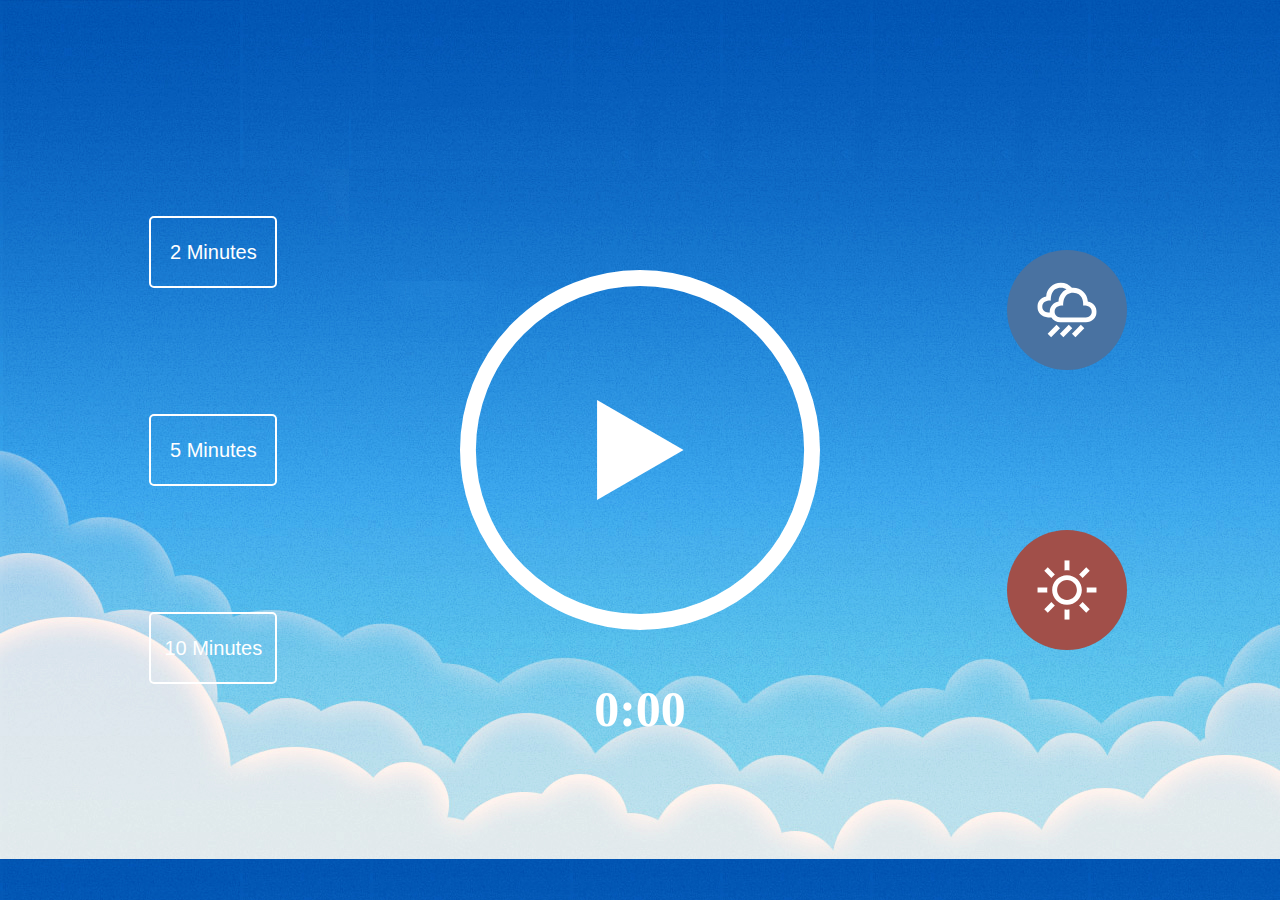
==== commit d0345444: "Add files via upload" ====
--- a/index.html
+++ b/index.html
@@ -1,694 +1,75 @@
-<!doctype html>
-<html lang="en">
-
-<head>
-    <!--meta tags-->
-    <meta charset="UTF-8">
-    <meta name="viewport" content="width=device-width, initial-scale=1">
-
-
-    <title>REDHAM</title>
-
-    <!--==========Favicon==========-->
-
-
-    <link rel="manifest" href="favicon/manifest.json">
-    <meta name="msapplication-TileColor" content="#ffffff">
-    <meta name="msapplication-TileImage" content="favicon/ms-icon-144x144.png">
-    <meta name="theme-color" content="#ffffff">
-
-    <!--========== Theme Fonts ==========-->
-    <link href="https://fonts.googleapis.com/css?family=Poppins:400,400i,600,700,800" rel="stylesheet">
-
-    <!--Font Awesome css-->
-    <link rel="stylesheet" href="https://cdnjs.cloudflare.com/ajax/libs/font-awesome/4.7.0/css/font-awesome.min.css">
-
-    <!--Bootstrap css-->
-    <link rel="stylesheet" href="css/bootstrap.min.css">
-
-    <!--Animated headline css-->
-    <link rel="stylesheet" href="css/jquery.animatedheadline.css">
-
-    <!--Owl carousel css-->
-    <link rel="stylesheet" href="css/owl.carousel.css">
-    <link rel="stylesheet" href="css/owl.theme.default.css">
-
-    <!--Magnific popup css-->
-    <link rel="stylesheet" href="css/magnific-popup.css">
-
-    <!--animate css-->
-    <link rel="stylesheet" href="css/animate.css">
-
-    <!--Normalizer css-->
-    <link rel="stylesheet" href="css/normalize.css">
-
-    <!--Theme css-->
-    <link rel="stylesheet" href="css/style.css">
-
-    <!--Responsive css-->
-    <link rel="stylesheet" href="css/responsive.css">
-
-    <!--timeline css-->
-    <link rel="stylesheet" href="css/timeline.css">
-</head>
-
-<body>
-
-    <!--preloader starts-->
-
-
-    <div class="loader_bg">
-        <div class="loader"></div>
-    </div>
-
-
-    <!--preloader ends-->
-
-    <!--navigation area starts-->
-
-    <header class="nav-area navbar-fixed-top">
-        <div class="container">
-            <div class="row">
-                <!--main menu starts-->
-
-                <div class="col-md-12">
-                    <div class="main-menu">
-                        <div class="navbar navbar-cus">
-                            <div class="navbar-header">
-                                <a href="index.html" class="navbar-brand"><span class="logo">redham</span></a>
-                                <button type="button" class="navbar-toggle" data-toggle="collapse" data-target=".navbar-collapse">
-                                    <span class="sr-only">Toggle navigation</span>
-                                    <span class="icon-bar"></span>
-                                    <span class="icon-bar"></span>
-                                    <span class="icon-bar"></span>
-                                </button>
-                            </div>
-
-                            <div class="navbar-collapse collapse">
-                                <nav>
-                                    <ul class="nav navbar-nav navbar-right">
-                                        <li class="active"><a class="smooth-menu" href="#home">Home</a></li>
-                                        <li><a class="smooth-menu" href="#about">About</a></li>
-                                        <li><a class="smooth-menu" href="#skills">Skills</a></li>
-                                        <li><a class="smooth-menu" href="#portfolio">Portfolio</a></li>
-                                        <li><a class="smooth-menu" href="#experience">Experience</a></li>
-                                        <li><a class="smooth-menu" href="#contact">Contact</a></li>
-                                    </ul>
-                                </nav>
-                            </div>
-                        </div>
-                    </div>
-                </div>
-
-                <!--main menu ends-->
-            </div>
-        </div>
-    </header>
-
-    <!--navigation area ends-->
-
-    <!--Banner area starts-->
-
-    <div class="banner-area" id="home">
-        <div class="banner-table">
-            <div class="banner-table-cell">
-                <div class="welcome-text">
-                    <div class="container">
-                        <div class="row">
-                            <div class="col-md-12">
-                                <section class="intro animate-scale">
-
-                                    <h3>Welcome to My Website</h3>
-
-                                    <h1 class="ah-headline">
-
-                                        <span class="ah-words-wrapper">
-                                            <b class="is-visible">Redouane Hammaci</b>
-
-                                            <b>Web Developer</b>
-
-                                        </span>
-                                    </h1>
-
-                                    <a href="#contact" class="banner-btn">Contact me</a>
-
-
-                                </section>
-
-                                <div class="clearfix"></div>
-
-                                <a class="mouse-scroll hidden-xs" href="#about">
-                                    <span class="mouse">
-                                        <span class="mouse-movement"></span>
-                                    </span>
-                                </a>
-                            </div>
-                        </div>
-                    </div>
-                </div>
-            </div>
-        </div>
-    </div>
-
-    <!--Banner area ends-->
-
-    <!--about area starts-->
-
-    <div class="about-area section-padding" id="about">
-        <div class="container">
-
-            <div class="row justify-content-center">
-                <div class="col-md-6 col-xs-12 col-sm-6 col-lg-6">
-                    <div class="about-text-left">
-                        <h2>Redouane Hammaci</h2>
-
-                        <h3>Front End Web Developer</h3>
-
-                        <p> New Front-end Web Developer, have long held a keen intrest in computer and IT Technologies since I was young, I started my carrier working in the Aviation industry for a couple of years. After a careful consideration, I have decided to change my carrier. I enrolled myself with Just IT and started doing their DPP Full-Time developer program , which allows me to choose something that I really wanted to do from the begining, and sharpen up my programing knowledge and creating better projects.</p>
-                        <a href="CV/redouane-cv.doc" download>Download CV &nbsp; &nbsp;<i class="fa fa-download"></i></a>
-                    </div>
-                </div>
-
-                <div class="col-md-6 col-xs-12 col-sm-6 col-lg-6">
-
-                    <div class="about-image">
-                        <img src="images/about/IMG_square.jpg" class="img-about" alt="about image">
-                    </div>
-
-                </div>
-
-                <!--
-                <div class="col-md-4 col-xs-12 col-sm-12 col-lg-4">
-                    <div class="about-text-right">
-
-
-                    </div>
-
-                </div>
--->
-            </div>
-
-        </div>
-    </div>
-
-
-    <!--about area ends-->
-
-    <!--Services Area Starts-->
-
-
-
-    <!--Services Area Ends-->
-
-    <!--number area starts-->
-
-    <div class="number-area section-padding">
-        <div class="container">
-            <div class="row">
-                <div class="col-md-4 col-xs-4">
-                    <div class="single-number text-center">
-                        <i class="fa fa-clock-o"></i>
-                        <h2 class="counter">380</h2>
-                        <!--edit-->
-                        <p>Hours Worked</p>
-                    </div>
-                </div>
-                <div class="col-md-4 col-xs-4">
-                    <div class="single-number text-center">
-                        <i class="fa fa-code"></i>
-                        <h2 class="counter">2100</h2>
-                        <!--edit-->
-                        <p>Lines of Code</p>
-                    </div>
-                </div>
-                <div class="col-md-4 col-xs-4">
-                    <div class="single-number text-center">
-                        <i class="fa fa-user"></i>
-                        <h2 class="counter">76</h2>
-                        <!--edit-->
-                        <p>Happy Reviews</p>
-                    </div>
-                </div>
-                <!--
-                <div class="col-md-3 col-xs-6">
-                    <div class="single-number text-center">
-                        <i class="fa fa-trophy"></i>
-                        <h2 class="counter">43</h2>
-                       
-                        <p>Awards Won</p>
-                    </div>
-                </div>
--->
-            </div>
-        </div>
-    </div>
-
-    <!--number area ends-->
-
-    <!--skills area starts-->
-
-    <div id="skills" class="skills-area section-padding">
-
-
-        <div class="row">
-            <div class="col-md-12">
-                <div class="section-header wow fadeInDown" data-wow-delay="0.2s">
-                    <p class="line-one"></p>
-                    <h2>Skills</h2>
-                    <p class="line-one"></p>
-                </div>
-            </div>
-        </div>
-        <div class="row-skills-and-languages">
-        <section id="skills-sec">
-        <aside id = "languages">
-            <h3 class="sec-heads">Technical Skills</h3>
-            <ul class="skill-list">
-                <li class="wow slideInLeft skill-items"><img class = "skills-logo" src="images/skills/html5.png">HTML5 : Confident</li>
-                <li class="wow slideInLeft skill-items"><img class = "skills-logo" src="images/skills/css.png">CSS3 : Confident</li>
-                <li class="wow slideInLeft skill-items"><img class = "skills-logo" src="images/skills/javascript.png">Javascript : Confident</li>
-                <li class="wow slideInLeft skill-items"><img class = "skills-logo" src="images/skills/react.png">React : Beginner</li>
-                <li class="wow slideInLeft skill-items"><img class = "skills-logo" src="images/skills/asp-net.png">ASP.Net : Intermediate</li>
-                <li class="wow slideInLeft skill-items"><img class = "skills-logo" src="images/skills/CSharp.png">C# : Intermediate</li>
-            </ul>
-        </aside>
-        
-        <aside id = "soft-skills">
-            <h3 class="sec-heads">Soft Skills</h3>
-            <ul class=" skill-list">
-                <li class="wow slideInRight skill-items"><img class = "skills-logo" src="images/skills/communication.png">Communication</li>
-                <li class="wow slideInRight skill-items"><img class = "skills-logo" src="images/skills/teamwork.png">Teamwork</li>
-                <li class="wow slideInRight skill-items"><img class = "skills-logo" src="images/skills/ponctual.png">Punctual</li>
-                <li class="wow slideInRight skill-items"><img class = "skills-logo" src="images/skills/professionalism.png">Professionalism</li>
-                <li class="wow slideInRight skill-items"><img class = "skills-logo" src="images/skills/Motivation.png">Motivated</li>
-                <li class="wow slideInRight skill-items"><img class = "skills-logo" src="images/skills/Hardworking.png">Hardworking    </li>
-            </ul>
-        </aside>
-        </section>
-        </div>
-    </div>
-   
-
-    
-
-    <!--skills area ends-->
-    <!--Portfolio Area Starts-->
-
-    <div id="portfolio" class="portfolio-area section-padding">
-        <div class="container">
-            <div class="row">
-                <div class="col-md-12">
-                    <div class="section-header wow fadeInDown" data-wow-delay="0.2s">
-                        <p class="line-one"></p>
-                        <h2>My Works</h2>
-                        <p class="line-one"></p>
-                    </div>
-                </div>
-            </div>
-            <div class="row">
-
-                <div class="portfolio-items">
-
-                    <div class="col-md-6 col-s-6 col-xs-12">
-                        <div id="inline-popups" class="port-box">
-                            <a href="#test-popup" data-effect="mfp-zoom-out">
-                                <div class="hovereffect">
-
-                                    <img src="images/portfolio/snake2.jpg" alt="portfolio image" class="img-responsive">
-                                    <!--edit image-->
-                                    <div class="overlay">
-                                        <h2>Snake Game</h2>
-                                        <!--your project name-->
-                                        <p>The classic snake game that a lot of us were addicted to playing on our cellphones.</p>
-                                    </div>
-
-                                </div>
-                            </a>
-                        </div>
-                        <div id="test-popup" class="white-popup mfp-with-anim mfp-hide">
-                            <div class="row">
-                                <div class="col-md-7 col-xs-12">
-                                    <div class="por-img">
-                                        <img src="images/portfolio/snake2.jpg" alt="portfolio image" class="img-responsive">
-                                        <!--edit image-->
-                                    </div>
-                                </div>
-                                <div class="col-md-5 col-xs-12">
-                                    <div class="por-text">
-                                        <h2>Snake Game</h2>
-                                        <!--your project title-->
-                                        <p>Simple and easy game to understand, The project started as a hobby project to explore Javascript skills. <br><a href="snake-game/index.html" target="_blank"> <button class="btn btn-send snake" value="">Play Game</button></a> </p>
-                                        <div class="por-text-details">
-                                            <div class="row">
-                                                <div class="col-xs-4">
-
-                                                </div>
-                                                <div class="col-xs-offset-1 col-xs-7">
-
-                                                </div>
-                                            </div>
-                                        </div>
-                                    </div>
-                                </div>
-                            </div>
-                        </div>
-
-                    </div>
-
-                    <div class="col-md-6 col-sm-6 col-xs-12">
-
-                        <div id="inline-popups-2">
-                            <a href="#test-popup-2" data-effect="mfp-zoom-out">
-                                <div class="hovereffect">
-
-                                    <img src="images/portfolio/meditation.jpg" alt="portfolio image" class="img-responsive">
-                                    <!--edit image-->
-                                    <div class="overlay">
-                                        <h2>Meditation </h2>
-                                        <!--your project name-->
-                                        <p>nature sounds performed to aid in the practice of meditation. </p>
-                                    </div>
-
-                                </div>
-                            </a>
-                        </div>
-                        <div id="test-popup-2" class="white-popup mfp-with-anim mfp-hide">
-                            <div class="row">
-
-                                <div class="col-md-7">
-                                    <div class="por-img">
-                                        <img src="images/portfolio/meditation.jpg" alt="portfolio image" class="img-responsive">
-                                        <!--edit image-->
-                                    </div>
-                                </div>
-                                <div class="col-md-5">
-                                    <div class="por-text">
-                                        <h2>Meditation</h2>
-                                        <!--your project title-->
-                                        <p>Another javascript project that allows me to practice more my Javascript skills,and how to use mixture of images and videos that work together in a certain logic.<br> <a href="meditation/meditation-app-master/index.html" target="_blank"> <button class="btn btn-send meditation" value="">Start Meditating</button></a></p>
-                                        <div class="por-text-details">
-                                            <div class="row">
-
-
-                                            </div>
-                                        </div>
-                                    </div>
-                                </div>
-
-                            </div>
-                        </div>
-
-                    </div>
-                    
-                    <div class="col-md-6 col-sm-6 col-xs-12">
-                        <div id="inline-popups" class="port-box">
-                            <a href="#test-popup-3" data-effect="mfp-zoom-out">
-                                <div class="hovereffect">
-
-                                    <img src="images/portfolio/e-commerce.jpg" alt="portfolio image" class="img-responsive">
-                                    <!--edit image-->
-                                    <div class="overlay">
-                                        <h2>The Good Corner</h2>
-                                        <!--your project name-->
-                                        <p>electronic commerce which allows consumers to directly buy goods or services.</p>
-                                    </div>
-
-                                </div>
-                            </a>
-                        </div>
-                        <div id="test-popup-3" class="white-popup mfp-with-anim mfp-hide">
-                            <div class="row">
-                                <div class="col-md-5 col-xs-12">
-                                    <div class="por-img">
-                                        <img src="images/portfolio/e-commerce.jpg" alt="portfolio image" class="img-responsive">
-                                        <!--edit image-->
-                                    </div>
-                                </div>
-                                <div class="col-md-7 col-xs-12">
-                                    <div class="por-text">
-                                        <h2>The Good Corner</h2>
-                                        <!--your project title-->
-                                        <p>An Online Shopping Website built mainly to improve my Front-end skills, and how to handle images and data from different place.<br><a href="shop-store/index.html"> <button class="btn btn-send shop" value="">Shop Now</button></a> </p>
-                                        <div class="por-text-details">
-                                            <div class="row">
-                                                <div class="col-xs-4">
-
-                                                </div>
-                                                <div class="col-xs-offset-1 col-xs-7">
-
-                                                </div>
-                                            </div>
-                                        </div>
-                                    </div>
-                                </div>
-                            </div>
-                        </div>
-
-                    </div>
-                    
-                    <!--end portfolio grid -->
-
-                </div>
-
-
-            </div>
-        </div>
-    </div>
-
-    <!--Portfolio Area Ends-->
-
-    <!--Experience Section Starts-->
-    <div class="experience-area section-padding" id="experience">
-        <div class="container">
-            <div class="row">
-                <div class="col-md-12">
-                    <div class="section-header wow fadeInDown" data-wow-delay="0.2s">
-                        <p class="line-one"></p>
-                        <h2>Experience</h2>
-                        <p class="line-one"></p>
-                    </div>
-                </div>
-            </div>
-            <div class="container">
-                <div class="row">
-                    <div class="col-md-12">
-                        <div class="main-timeline">
-                            <a href="#" class="timeline">
-                                <div class="timeline-icon"><i class="fa fa-globe"></i></div>
-                                <div class="timeline-content">
-                                    <h3 class="title">Just IT Training Center</h3>
-                                    <h4>August 2019 - Present</h4>
-                                    <p class="description">
-                                        Enrolled on a full time Web development Course, starting August 2019 to provide me a solid grounding on the fundamentals of programming.
-                                    </p>
-                                </div>
-                            </a>
-                            <a href="#" class="timeline">
-                                <div class="timeline-icon"><i class="fa fa-rocket"></i></div>
-                                <div class="timeline-content">
-                                    <h3 class="title">Passenger Service Agent - BA - </h3>
-                                    <h4>September 2018 - August 2019</h4>
-
-                                    <p class="description">
-                                        Handling customer queries in a fast-paced environment, Airline Services and Passenger specificities Management.
-                                    </p>
-                                </div>
-                            </a>
-                            <a href="#" class="timeline">
-                                <div class="timeline-icon"><i class="fa fa-briefcase"></i></div>
-                                <div class="timeline-content">
-                                    <h3 class="title">Passenger Service Agent - Jet2.com -</h3>
-                                    <h4> December 2017 - September 2018</h4>
-
-                                    <p class="description">
-                                        Helping with communication between airlines and the airport traffic control, reposibility of Checking passenger documentation during Check-in and Boarding procedures.
-                                    </p>
-                                </div>
-                            </a>
-                            <a href="#" class="timeline">
-                                <div class="timeline-icon"><i class="fa fa-mobile"></i></div>
-                                <div class="timeline-content">
-                                    <h3 class="title">Lewisham Southwark College</h3>
-                                    <h4>September 2015 - December 2017</h4>
-
-                                    <p class="description">
-                                        Full Diploma in Aviation management. Mainly education necessary to oversee the departments of Airlines and Airports.
-                                    </p>
-                                </div>
-                            </a>
-                        </div>
-                    </div>
-                </div>
-            </div>
-        </div>
-
-
-    </div>
-
-    <!--Experience Section Ends-->
-
-    <!--contact area starts-->
-
-    <div class="contact-area section-padding" id="contact">
-        <div class="container">
-            <div class="row">
-                <div class="col-md-12">
-                    <div class="section-header wow fadeInDown" data-wow-delay="0.2s">
-                        <p class="line-one"></p>
-                        <h2>Contact</h2>
-                        <p class="line-one"></p>
-                    </div>
-                </div>
-            </div>
-
-            <div class="row">
-                <div class="col-md-3 col-sm-6">
-                    <div class="single-contact text-center wow fadeInDown" data-wow-delay="0.2s">
-                        <i class="fa fa-home"></i>
-                        <h2>Location</h2>
-                        <p>Lewisham, London, UK</p>
-                        <!--edit here-->
-                    </div>
-                </div>
-                <div class="col-md-3 col-sm-6">
-                    <div class="single-contact text-center wow fadeInDown" data-wow-delay="0.4s">
-                        <i class="fa fa-phone"></i>
-                        <h2>Phone: </h2>
-                        <p>(+44)74 292 374 31</p>
-                        <!--edit here-->
-                    </div>
-                </div>
-                <div class="col-md-3 col-sm-6">
-                    <div class="single-contact text-center wow fadeInDown" data-wow-delay="0.6s">
-                        <i class="fa fa-envelope-o"></i>
-                        <h2>Email</h2>
-                        <p>hammaciredouane@gmail.com</p>
-                        <!--edit here-->
-                    </div>
-                </div>
-                <div class="col-md-3 col-sm-6">
-                    <div class="single-contact text-center wow fadeInDown" data-wow-delay="0.8s">
-                        <i class="fa fa-gg"></i>
-                        <h2>Social Media: </h2>
-                        <div class="socials">
-                            <a href="https://www.facebook.com/redham.crb" target="_blank"><i class="fa fa-facebook"></i></a>
-                            <!--your facebook profile link here-->
-                            <a href="https://www.https://www.instagram.com/monta_na02/" target="_blank"><i class="fa fa-instagram"></i></a>
-                            <!--your linkedin profile link here-->
-                            <a href="https://github.com/redouanehammaci" target="_blank"><i class="fa fa-github"></i></a>
-                            <!--your twitter profile link here-->
-
-                        </div>
-                    </div>
-                </div>
-            </div>
-
-            <div class="row">
-
-                <div class="col-md-10 col-md-offset-1">
-                    <form id="contact-form" method="post" action="contact.php" class="wow fadeInDown" data-wow-delay="1s">
-
-                        <div class="messages"></div>
-                        <!--you can change the message in contact.php file -->
-
-                        <div class="controls">
-
-                            <div class="row">
-                                <div class="col-md-6">
-                                    <div class="form-group">
-                                        <input id="form_name" type="text" name="name" class="form-control" placeholder="Enter your full name *" required="required" data-error="Fullname is required.">
-                                        <div class="help-block with-errors"></div>
-                                    </div>
-                                </div>
-                                <div class="col-md-6">
-                                    <div class="form-group">
-                                        <input id="form_email" type="email" name="email" class="form-control" placeholder="Enter your email *" required="required" data-error="Valid email is required.">
-                                        <div class="help-block with-errors"></div>
-                                    </div>
-                                </div>
-                            </div>
-                            <div class="row">
-                                <div class="col-md-12">
-                                    <div class="form-group">
-                                        <textarea id="form_message" name="message" class="form-control" placeholder="Your Message *" rows="4" required="required" data-error="Leave a message for me"></textarea>
-                                        <div class="help-block with-errors"></div>
-                                    </div>
-                                </div>
-                                <div class="col-md-12">
-                                    <button class="btn btn-send" value="">Send message</button>
-                                </div>
-                            </div>
-                        </div>
-
-                    </form>
-                </div>
-
-            </div>
-        </div>
-    </div>
-
-    <!--contact area ends-->
-
-
-    <!--Footer Area Starts-->
-
-    <div class="footer-area">
-        <div class="container">
-            <div class="row">
-                <div class="col-xs-12 col-sm-12 col-md-12 col-lg-12 text-center">
-                    <p>&copy; All Right Reserved By Redouane Hammaci</p>
-                    <!--edit here-->
-                </div>
-            </div>
-        </div>
-    </div>
-
-    <!--Footer Area Ends-->
-
-
-
-
-
-    <!--Latest version JQuery-->
-    <script src="js/jquery-3.2.1.min.js"></script>
-
-    <!--Bootstrap js-->
-    <script src="js/bootstrap.min.js"></script>
-
-    <!--Magnific popup js-->
-    <script src="js/jquery.magnific-popup.js"></script>
-
-    <!--Owl Carousel js-->
-    <script src="js/owl.carousel.js"></script>
-
-    <!--wow js-->
-    <script src="js/wow.min.js"></script>
-
-    <!--Animated headline js-->
-    <script src="js/jquery.animatedheadline.js"></script>
-
-
-    <script src="js/custom.js"></script>
-
-    <!--Validator js-->
-    <script src="js/jquery.waypoints.js"></script>
-
-    <!--counter up js-->
-    <script src="js/jquery.counterup.min.js"></script>
-
-    <!--Validator js-->
-    <script src="js/validator.js"></script>
-
-    <!--Contact js-->
-    <script src="js/contact.js"></script>
-
-    <!--Main js-->
-    <script src="js/main.js"></script>
-
-    <script>
-
-    </script>
-
-</body>
-
-</html>
+<!DOCTYPE html>
+<html lang="en">
+  <head>
+    <meta charset="UTF-8" />
+    <meta name="viewport" content="width=device-width, initial-scale=1.0" />
+    <meta http-equiv="X-UA-Compatible" content="ie=edge" />
+    <link rel="stylesheet" href="style.css" />
+
+    <title>Meditation</title>
+  </head>
+  <body>
+    <div class="app">
+      <div class="vid-container">
+        <video loop>
+          <source src="./video/rain.mp4" type="video/mp4" />
+        </video>
+      </div>
+
+      <div class="time-select">
+        <button data-time="120">2 Minutes</button>
+        <button data-time="300">5 Minutes</button>
+        <button data-time="600">10 Minutes</button>
+      </div>
+      <div class="player-container">
+        <audio class="song">
+          <source src="./sounds/rain.mp3" />
+        </audio>
+        <!--<img src="./svg/pause.svg" alt="pause" class="pause" />-->
+        <img src="./svg/play.svg" alt="play" class="play" />
+        <svg
+          class="track-outline"
+          width="453"
+          height="453"
+          viewBox="0 0 453 453"
+          fill="none"
+          xmlns="http://www.w3.org/2000/svg"
+        >
+          <circle
+            cx="226.5"
+            cy="226.5"
+            r="216.5"
+            stroke="white"
+            stroke-width="20"
+          />
+        </svg>
+        <svg
+          class="moving-outline"
+          width="453"
+          height="453"
+          viewBox="0 0 453 453"
+          fill="none"
+          xmlns="http://www.w3.org/2000/svg"
+        >
+          <circle
+            cx="226.5"
+            cy="226.5"
+            r="216.5"
+            stroke="#018EBA"
+            stroke-width="20"
+          />
+        </svg>
+        <h3 class="time-display">0:00</h3>
+      </div>
+      <div class="sound-picker">
+        <button data-sound="./sounds/rain.mp3" data-video="./video/rain.mp4">
+          <img src="./svg/rain.svg" alt="rain" />
+        </button>
+        <button data-sound="./sounds/beach.mp3" data-video="./video/beach.mp4">
+          <img src="./svg/beach.svg" alt="beach" />
+        </button>
+      </div>
+    </div>
+    <script src="app.js"></script>
+  </body>
+</html>
--- a/style.css
+++ b/style.css
@@ -0,0 +1,180 @@
+* {
+  margin: 0;
+  padding: 0;
+  box-sizing: border-box;
+}
+
+body {
+  background: blue;
+}
+
+.app {
+  height: 100vh;
+  display: flex;
+  justify-content: center;
+  align-items: center;
+}
+.player-container img {
+    height: 14%;
+  }
+.time-select,
+.sound-picker,
+.player-container {
+  height: 80%;
+  flex: 1;
+  display: flex;
+  flex-direction: column;
+  justify-content: space-evenly;
+  align-items: center;
+}
+
+.player-container {
+  position: relative;
+}
+
+.player-container svg {
+  position: absolute;
+  height: 50%;
+  top: 50%;
+  left: 50%;
+  transform: translate(-50%, -50%) rotate(-90deg);
+  pointer-events: none;
+}
+
+.time-display {
+  position: absolute;
+  bottom: 10%;
+  color: white;
+  font-size: 50px;
+}
+
+video {
+  position: fixed;
+  top: 0%;
+  left: 0%;
+  width: 100%;
+  z-index: -1;
+}
+
+.time-select button,
+.sound-picker button {
+  color: white;
+  width: 30%;
+  height: 10%;
+  background: none;
+  border: 2px solid white;
+  cursor: pointer;
+  border-radius: 5px;
+  font-size: 20px;
+  transition: all 0.5s ease;
+}
+
+.time-select button:hover {
+  color: black;
+  background: lightblue;
+}
+
+.sound-picker button {
+  border: none;
+  height: 120px;
+  width: 120px;
+  border-radius: 50%;
+  padding: 30px;
+}
+
+.sound-picker button:nth-child(1) {
+  background: #4972a1;
+}
+
+.sound-picker button:nth-child(2) {
+  background: #a14f49;
+}
+
+.sound-picker button img {
+  height: 100%;
+}
+
+@media (max-width: 600px) {
+  .time-select button {
+    width: 60%;
+    color: white;
+    margin-right: 50px;
+    font-size: 15px;
+  }
+
+  .player-container svg {
+    width: 150%;
+  }
+
+  .player-container img {
+    height: 10%;
+  }
+
+  video {
+    display: none;
+  }
+
+  body {
+    background:url(images/cloud-background.jpg);
+    background-size: ;
+  animation: moveIt 10s linear infinite;    
+  }
+    @keyframes moveIt {
+  from {background-position:  left;}
+  to {background-position:  right;}
+}
+
+  .time-select button:hover {
+    color: black;
+    background: #c0c0c0;
+  }
+}
+
+@media (min-width: 601px) and (max-width: 1100px) {
+  .time-select button {
+    width: 50%;
+    margin-right: 80px;
+  }
+
+  body {
+    background:url(images/cloud-background.jpg);
+    background-size: ;
+  animation: moveIt 10s linear infinite;    
+  }
+    @keyframes moveIt {
+  from {background-position:  left;}
+  to {background-position:  right;}
+}
+    .player-container img {
+    height: 14%;
+  }
+
+  video {
+    display: none;
+      
+  }
+}
+
+@media (min-width: 1101px) and (max-width: 1285px) {
+  body {
+    background:url(images/cloud-background.jpg);
+    background-size: ;
+  animation: moveIt 10s linear infinite;  
+
+      
+  }
+@keyframes moveIt {
+  from {background-position:  left;}
+  to {background-position:  right;}
+}
+    .player-container img {
+    height: 14%;
+  }
+/*background edit starts*/
+
+
+/*  background edit ends  */
+  video {
+    display:none;
+  }
+}
